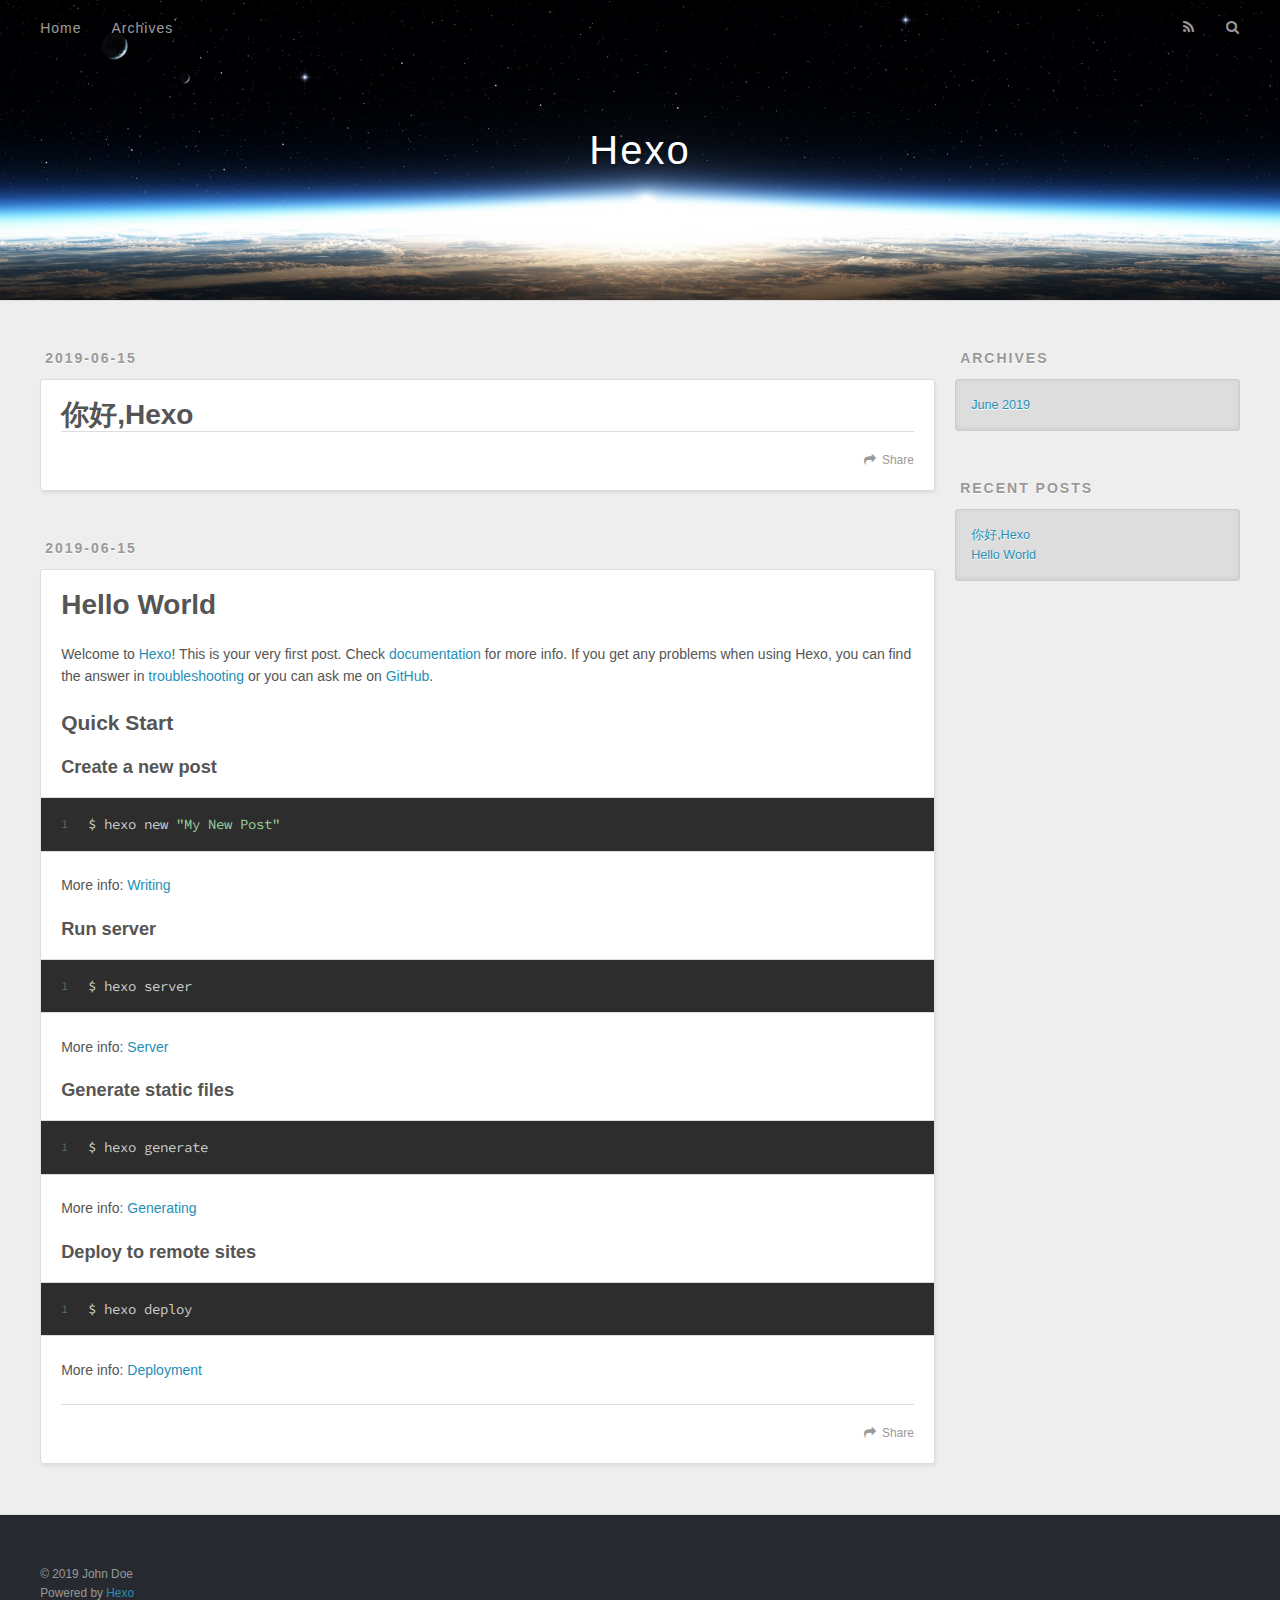
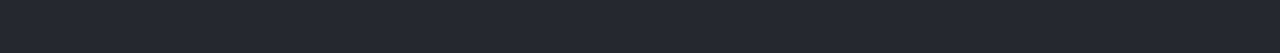
==== index.html @ 70842122 "Site updated: 2019-06-15 15:41:30" ====
<!DOCTYPE html>
<html>
<head><meta name="generator" content="Hexo 3.8.0">
  <meta charset="utf-8">
  

  
  <title>Hexo</title>
  <meta name="viewport" content="width=device-width, initial-scale=1, maximum-scale=1">
  <meta property="og:type" content="website">
<meta property="og:title" content="Hexo">
<meta property="og:url" content="http://yoursite.com/index.html">
<meta property="og:site_name" content="Hexo">
<meta property="og:locale" content="default">
<meta name="twitter:card" content="summary">
<meta name="twitter:title" content="Hexo">
  
    <link rel="alternate" href="/atom.xml" title="Hexo" type="application/atom+xml">
  
  
    <link rel="icon" href="/favicon.png">
  
  
    <link href="//fonts.googleapis.com/css?family=Source+Code+Pro" rel="stylesheet" type="text/css">
  
  <link rel="stylesheet" href="/css/style.css">
</head>
</html>
<body>
  <div id="container">
    <div id="wrap">
      <header id="header">
  <div id="banner"></div>
  <div id="header-outer" class="outer">
    <div id="header-title" class="inner">
      <h1 id="logo-wrap">
        <a href="/" id="logo">Hexo</a>
      </h1>
      
    </div>
    <div id="header-inner" class="inner">
      <nav id="main-nav">
        <a id="main-nav-toggle" class="nav-icon"></a>
        
          <a class="main-nav-link" href="/">Home</a>
        
          <a class="main-nav-link" href="/archives">Archives</a>
        
      </nav>
      <nav id="sub-nav">
        
          <a id="nav-rss-link" class="nav-icon" href="/atom.xml" title="RSS Feed"></a>
        
        <a id="nav-search-btn" class="nav-icon" title="Search"></a>
      </nav>
      <div id="search-form-wrap">
        <form action="//google.com/search" method="get" accept-charset="UTF-8" class="search-form"><input type="search" name="q" class="search-form-input" placeholder="Search"><button type="submit" class="search-form-submit">&#xF002;</button><input type="hidden" name="sitesearch" value="http://yoursite.com"></form>
      </div>
    </div>
  </div>
</header>
      <div class="outer">
        <section id="main">
  
    <article id="post-你好-Hexo" class="article article-type-post" itemscope itemprop="blogPost">
  <div class="article-meta">
    <a href="/2019/06/15/你好-Hexo/" class="article-date">
  <time datetime="2019-06-15T07:39:42.000Z" itemprop="datePublished">2019-06-15</time>
</a>
    
  </div>
  <div class="article-inner">
    
    
      <header class="article-header">
        
  
    <h1 itemprop="name">
      <a class="article-title" href="/2019/06/15/你好-Hexo/">你好,Hexo</a>
    </h1>
  

      </header>
    
    <div class="article-entry" itemprop="articleBody">
      
        
      
    </div>
    <footer class="article-footer">
      <a data-url="http://yoursite.com/2019/06/15/你好-Hexo/" data-id="cjwx7pmd30001q8u32vui2ka6" class="article-share-link">Share</a>
      
      
    </footer>
  </div>
  
</article>


  
    <article id="post-hello-world" class="article article-type-post" itemscope itemprop="blogPost">
  <div class="article-meta">
    <a href="/2019/06/15/hello-world/" class="article-date">
  <time datetime="2019-06-15T07:12:24.360Z" itemprop="datePublished">2019-06-15</time>
</a>
    
  </div>
  <div class="article-inner">
    
    
      <header class="article-header">
        
  
    <h1 itemprop="name">
      <a class="article-title" href="/2019/06/15/hello-world/">Hello World</a>
    </h1>
  

      </header>
    
    <div class="article-entry" itemprop="articleBody">
      
        <p>Welcome to <a href="https://hexo.io/" target="_blank" rel="noopener">Hexo</a>! This is your very first post. Check <a href="https://hexo.io/docs/" target="_blank" rel="noopener">documentation</a> for more info. If you get any problems when using Hexo, you can find the answer in <a href="https://hexo.io/docs/troubleshooting.html" target="_blank" rel="noopener">troubleshooting</a> or you can ask me on <a href="https://github.com/hexojs/hexo/issues" target="_blank" rel="noopener">GitHub</a>.</p>
<h2 id="Quick-Start"><a href="#Quick-Start" class="headerlink" title="Quick Start"></a>Quick Start</h2><h3 id="Create-a-new-post"><a href="#Create-a-new-post" class="headerlink" title="Create a new post"></a>Create a new post</h3><figure class="highlight bash"><table><tr><td class="gutter"><pre><span class="line">1</span><br></pre></td><td class="code"><pre><span class="line">$ hexo new <span class="string">"My New Post"</span></span><br></pre></td></tr></table></figure>

<p>More info: <a href="https://hexo.io/docs/writing.html" target="_blank" rel="noopener">Writing</a></p>
<h3 id="Run-server"><a href="#Run-server" class="headerlink" title="Run server"></a>Run server</h3><figure class="highlight bash"><table><tr><td class="gutter"><pre><span class="line">1</span><br></pre></td><td class="code"><pre><span class="line">$ hexo server</span><br></pre></td></tr></table></figure>

<p>More info: <a href="https://hexo.io/docs/server.html" target="_blank" rel="noopener">Server</a></p>
<h3 id="Generate-static-files"><a href="#Generate-static-files" class="headerlink" title="Generate static files"></a>Generate static files</h3><figure class="highlight bash"><table><tr><td class="gutter"><pre><span class="line">1</span><br></pre></td><td class="code"><pre><span class="line">$ hexo generate</span><br></pre></td></tr></table></figure>

<p>More info: <a href="https://hexo.io/docs/generating.html" target="_blank" rel="noopener">Generating</a></p>
<h3 id="Deploy-to-remote-sites"><a href="#Deploy-to-remote-sites" class="headerlink" title="Deploy to remote sites"></a>Deploy to remote sites</h3><figure class="highlight bash"><table><tr><td class="gutter"><pre><span class="line">1</span><br></pre></td><td class="code"><pre><span class="line">$ hexo deploy</span><br></pre></td></tr></table></figure>

<p>More info: <a href="https://hexo.io/docs/deployment.html" target="_blank" rel="noopener">Deployment</a></p>

      
    </div>
    <footer class="article-footer">
      <a data-url="http://yoursite.com/2019/06/15/hello-world/" data-id="cjwx7pmcg0000q8u3fuz42w1l" class="article-share-link">Share</a>
      
      
    </footer>
  </div>
  
</article>


  


</section>
        
          <aside id="sidebar">
  
    

  
    

  
    
  
    
  <div class="widget-wrap">
    <h3 class="widget-title">Archives</h3>
    <div class="widget">
      <ul class="archive-list"><li class="archive-list-item"><a class="archive-list-link" href="/archives/2019/06/">June 2019</a></li></ul>
    </div>
  </div>


  
    
  <div class="widget-wrap">
    <h3 class="widget-title">Recent Posts</h3>
    <div class="widget">
      <ul>
        
          <li>
            <a href="/2019/06/15/你好-Hexo/">你好,Hexo</a>
          </li>
        
          <li>
            <a href="/2019/06/15/hello-world/">Hello World</a>
          </li>
        
      </ul>
    </div>
  </div>

  
</aside>
        
      </div>
      <footer id="footer">
  
  <div class="outer">
    <div id="footer-info" class="inner">
      &copy; 2019 John Doe<br>
      Powered by <a href="http://hexo.io/" target="_blank">Hexo</a>
    </div>
  </div>
</footer>
    </div>
    <nav id="mobile-nav">
  
    <a href="/" class="mobile-nav-link">Home</a>
  
    <a href="/archives" class="mobile-nav-link">Archives</a>
  
</nav>
    

<script src="//ajax.googleapis.com/ajax/libs/jquery/2.0.3/jquery.min.js"></script>


  <link rel="stylesheet" href="/fancybox/jquery.fancybox.css">
  <script src="/fancybox/jquery.fancybox.pack.js"></script>


<script src="/js/script.js"></script>



  </div>
</body>
</html>
---- css/style.css ----
body {
  width: 100%;
}
body:before,
body:after {
  content: "";
  display: table;
}
body:after {
  clear: both;
}
html,
body,
div,
span,
applet,
object,
iframe,
h1,
h2,
h3,
h4,
h5,
h6,
p,
blockquote,
pre,
a,
abbr,
acronym,
address,
big,
cite,
code,
del,
dfn,
em,
img,
ins,
kbd,
q,
s,
samp,
small,
strike,
strong,
sub,
sup,
tt,
var,
dl,
dt,
dd,
ol,
ul,
li,
fieldset,
form,
label,
legend,
table,
caption,
tbody,
tfoot,
thead,
tr,
th,
td {
  margin: 0;
  padding: 0;
  border: 0;
  outline: 0;
  font-weight: inherit;
  font-style: inherit;
  font-family: inherit;
  font-size: 100%;
  vertical-align: baseline;
}
body {
  line-height: 1;
  color: #000;
  background: #fff;
}
ol,
ul {
  list-style: none;
}
table {
  border-collapse: separate;
  border-spacing: 0;
  vertical-align: middle;
}
caption,
th,
td {
  text-align: left;
  font-weight: normal;
  vertical-align: middle;
}
a img {
  border: none;
}
input,
button {
  margin: 0;
  padding: 0;
}
input::-moz-focus-inner,
button::-moz-focus-inner {
  border: 0;
  padding: 0;
}
@font-face {
  font-family: FontAwesome;
  font-style: normal;
  font-weight: normal;
  src: url("fonts/fontawesome-webfont.eot?v=#4.0.3");
  src: url("fonts/fontawesome-webfont.eot?#iefix&v=#4.0.3") format("embedded-opentype"), url("fonts/fontawesome-webfont.woff?v=#4.0.3") format("woff"), url("fonts/fontawesome-webfont.ttf?v=#4.0.3") format("truetype"), url("fonts/fontawesome-webfont.svg#fontawesomeregular?v=#4.0.3") format("svg");
}
html,
body,
#container {
  height: 100%;
}
body {
  background: #eee;
  font: 14px -apple-system, BlinkMacSystemFont, "Segoe UI", "Roboto", "Oxygen", "Ubuntu", "Cantarell", "Fira Sans", "Droid Sans", "Helvetica Neue", sans-serif;
  -webkit-text-size-adjust: 100%;
}
.outer {
  max-width: 1220px;
  margin: 0 auto;
  padding: 0 20px;
}
.outer:before,
.outer:after {
  content: "";
  display: table;
}
.outer:after {
  clear: both;
}
.inner {
  display: inline;
  float: left;
  width: 98.33333333333333%;
  margin: 0 0.833333333333333%;
}
.left,
.alignleft {
  float: left;
}
.right,
.alignright {
  float: right;
}
.clear {
  clear: both;
}
#container {
  position: relative;
}
.mobile-nav-on {
  overflow: hidden;
}
#wrap {
  height: 100%;
  width: 100%;
  position: absolute;
  top: 0;
  left: 0;
  -webkit-transition: 0.2s ease-out;
  -moz-transition: 0.2s ease-out;
  -ms-transition: 0.2s ease-out;
  transition: 0.2s ease-out;
  z-index: 1;
  background: #eee;
}
.mobile-nav-on #wrap {
  left: 280px;
}
@media screen and (min-width: 768px) {
  #main {
    display: inline;
    float: left;
    width: 73.33333333333333%;
    margin: 0 0.833333333333333%;
  }
}
.article-date,
.article-category-link,
.archive-year,
.widget-title {
  text-decoration: none;
  text-transform: uppercase;
  letter-spacing: 2px;
  color: #999;
  margin-bottom: 1em;
  margin-left: 5px;
  line-height: 1em;
  text-shadow: 0 1px #fff;
  font-weight: bold;
}
.article-inner,
.archive-article-inner {
  background: #fff;
  -webkit-box-shadow: 1px 2px 3px #ddd;
  box-shadow: 1px 2px 3px #ddd;
  border: 1px solid #ddd;
  border-radius: 3px;
}
.article-entry h1,
.widget h1 {
  font-size: 2em;
}
.article-entry h2,
.widget h2 {
  font-size: 1.5em;
}
.article-entry h3,
.widget h3 {
  font-size: 1.3em;
}
.article-entry h4,
.widget h4 {
  font-size: 1.2em;
}
.article-entry h5,
.widget h5 {
  font-size: 1em;
}
.article-entry h6,
.widget h6 {
  font-size: 1em;
  color: #999;
}
.article-entry hr,
.widget hr {
  border: 1px dashed #ddd;
}
.article-entry strong,
.widget strong {
  font-weight: bold;
}
.article-entry em,
.widget em,
.article-entry cite,
.widget cite {
  font-style: italic;
}
.article-entry sup,
.widget sup,
.article-entry sub,
.widget sub {
  font-size: 0.75em;
  line-height: 0;
  position: relative;
  vertical-align: baseline;
}
.article-entry sup,
.widget sup {
  top: -0.5em;
}
.article-entry sub,
.widget sub {
  bottom: -0.2em;
}
.article-entry small,
.widget small {
  font-size: 0.85em;
}
.article-entry acronym,
.widget acronym,
.article-entry abbr,
.widget abbr {
  border-bottom: 1px dotted;
}
.article-entry ul,
.widget ul,
.article-entry ol,
.widget ol,
.article-entry dl,
.widget dl {
  margin: 0 20px;
  line-height: 1.6em;
}
.article-entry ul ul,
.widget ul ul,
.article-entry ol ul,
.widget ol ul,
.article-entry ul ol,
.widget ul ol,
.article-entry ol ol,
.widget ol ol {
  margin-top: 0;
  margin-bottom: 0;
}
.article-entry ul,
.widget ul {
  list-style: disc;
}
.article-entry ol,
.widget ol {
  list-style: decimal;
}
.article-entry dt,
.widget dt {
  font-weight: bold;
}
#header {
  height: 300px;
  position: relative;
  border-bottom: 1px solid #ddd;
}
#header:before,
#header:after {
  content: "";
  position: absolute;
  left: 0;
  right: 0;
  height: 40px;
}
#header:before {
  top: 0;
  background: -webkit-linear-gradient(rgba(0,0,0,0.2), transparent);
  background: -moz-linear-gradient(rgba(0,0,0,0.2), transparent);
  background: -ms-linear-gradient(rgba(0,0,0,0.2), transparent);
  background: linear-gradient(rgba(0,0,0,0.2), transparent);
}
#header:after {
  bottom: 0;
  background: -webkit-linear-gradient(transparent, rgba(0,0,0,0.2));
  background: -moz-linear-gradient(transparent, rgba(0,0,0,0.2));
  background: -ms-linear-gradient(transparent, rgba(0,0,0,0.2));
  background: linear-gradient(transparent, rgba(0,0,0,0.2));
}
#header-outer {
  height: 100%;
  position: relative;
}
#header-inner {
  position: relative;
  overflow: hidden;
}
#banner {
  position: absolute;
  top: 0;
  left: 0;
  width: 100%;
  height: 100%;
  background: url("images/banner.jpg") center #000;
  -webkit-background-size: cover;
  -moz-background-size: cover;
  background-size: cover;
  z-index: -1;
}
#header-title {
  text-align: center;
  height: 40px;
  position: absolute;
  top: 50%;
  left: 0;
  margin-top: -20px;
}
#logo,
#subtitle {
  text-decoration: none;
  color: #fff;
  font-weight: 300;
  text-shadow: 0 1px 4px rgba(0,0,0,0.3);
}
#logo {
  font-size: 40px;
  line-height: 40px;
  letter-spacing: 2px;
}
#subtitle {
  font-size: 16px;
  line-height: 16px;
  letter-spacing: 1px;
}
#subtitle-wrap {
  margin-top: 16px;
}
#main-nav {
  float: left;
  margin-left: -15px;
}
.nav-icon,
.main-nav-link {
  float: left;
  color: #fff;
  opacity: 0.6;
  text-decoration: none;
  text-shadow: 0 1px rgba(0,0,0,0.2);
  -webkit-transition: opacity 0.2s;
  -moz-transition: opacity 0.2s;
  -ms-transition: opacity 0.2s;
  transition: opacity 0.2s;
  display: block;
  padding: 20px 15px;
}
.nav-icon:hover,
.main-nav-link:hover {
  opacity: 1;
}
.nav-icon {
  font-family: FontAwesome;
  text-align: center;
  font-size: 14px;
  width: 14px;
  height: 14px;
  padding: 20px 15px;
  position: relative;
  cursor: pointer;
}
.main-nav-link {
  font-weight: 300;
  letter-spacing: 1px;
}
@media screen and (max-width: 479px) {
  .main-nav-link {
    display: none;
  }
}
#main-nav-toggle {
  display: none;
}
#main-nav-toggle:before {
  content: "\f0c9";
}
@media screen and (max-width: 479px) {
  #main-nav-toggle {
    display: block;
  }
}
#sub-nav {
  float: right;
  margin-right: -15px;
}
#nav-rss-link:before {
  content: "\f09e";
}
#nav-search-btn:before {
  content: "\f002";
}
#search-form-wrap {
  position: absolute;
  top: 15px;
  width: 150px;
  height: 30px;
  right: -150px;
  opacity: 0;
  -webkit-transition: 0.2s ease-out;
  -moz-transition: 0.2s ease-out;
  -ms-transition: 0.2s ease-out;
  transition: 0.2s ease-out;
}
#search-form-wrap.on {
  opacity: 1;
  right: 0;
}
@media screen and (max-width: 479px) {
  #search-form-wrap {
    width: 100%;
    right: -100%;
  }
}
.search-form {
  position: absolute;
  top: 0;
  left: 0;
  right: 0;
  background: #fff;
  padding: 5px 15px;
  border-radius: 15px;
  -webkit-box-shadow: 0 0 10px rgba(0,0,0,0.3);
  box-shadow: 0 0 10px rgba(0,0,0,0.3);
}
.search-form-input {
  border: none;
  background: none;
  color: #555;
  width: 100%;
  font: 13px -apple-system, BlinkMacSystemFont, "Segoe UI", "Roboto", "Oxygen", "Ubuntu", "Cantarell", "Fira Sans", "Droid Sans", "Helvetica Neue", sans-serif;
  outline: none;
}
.search-form-input::-webkit-search-results-decoration,
.search-form-input::-webkit-search-cancel-button {
  -webkit-appearance: none;
}
.search-form-submit {
  position: absolute;
  top: 50%;
  right: 10px;
  margin-top: -7px;
  font: 13px FontAwesome;
  border: none;
  background: none;
  color: #bbb;
  cursor: pointer;
}
.search-form-submit:hover,
.search-form-submit:focus {
  color: #777;
}
.article {
  margin: 50px 0;
}
.article-inner {
  overflow: hidden;
}
.article-meta:before,
.article-meta:after {
  content: "";
  display: table;
}
.article-meta:after {
  clear: both;
}
.article-date {
  float: left;
}
.article-category {
  float: left;
  line-height: 1em;
  color: #ccc;
  text-shadow: 0 1px #fff;
  margin-left: 8px;
}
.article-category:before {
  content: "\2022";
}
.article-category-link {
  margin: 0 12px 1em;
}
.article-header {
  padding: 20px 20px 0;
}
.article-title {
  text-decoration: none;
  font-size: 2em;
  font-weight: bold;
  color: #555;
  line-height: 1.1em;
  -webkit-transition: color 0.2s;
  -moz-transition: color 0.2s;
  -ms-transition: color 0.2s;
  transition: color 0.2s;
}
a.article-title:hover {
  color: #258fb8;
}
.article-entry {
  color: #555;
  padding: 0 20px;
}
.article-entry:before,
.article-entry:after {
  content: "";
  display: table;
}
.article-entry:after {
  clear: both;
}
.article-entry p,
.article-entry table {
  line-height: 1.6em;
  margin: 1.6em 0;
}
.article-entry h1,
.article-entry h2,
.article-entry h3,
.article-entry h4,
.article-entry h5,
.article-entry h6 {
  font-weight: bold;
}
.article-entry h1,
.article-entry h2,
.article-entry h3,
.article-entry h4,
.article-entry h5,
.article-entry h6 {
  line-height: 1.1em;
  margin: 1.1em 0;
}
.article-entry a {
  color: #258fb8;
  text-decoration: none;
}
.article-entry a:hover {
  text-decoration: underline;
}
.article-entry ul,
.article-entry ol,
.article-entry dl {
  margin-top: 1.6em;
  margin-bottom: 1.6em;
}
.article-entry img,
.article-entry video {
  max-width: 100%;
  height: auto;
  display: block;
  margin: auto;
}
.article-entry iframe {
  border: none;
}
.article-entry table {
  width: 100%;
  border-collapse: collapse;
  border-spacing: 0;
}
.article-entry th {
  font-weight: bold;
  border-bottom: 3px solid #ddd;
  padding-bottom: 0.5em;
}
.article-entry td {
  border-bottom: 1px solid #ddd;
  padding: 10px 0;
}
.article-entry blockquote {
  font-family: Georgia, "Times New Roman", serif;
  font-size: 1.4em;
  margin: 1.6em 20px;
  text-align: center;
}
.article-entry blockquote footer {
  font-size: 14px;
  margin: 1.6em 0;
  font-family: -apple-system, BlinkMacSystemFont, "Segoe UI", "Roboto", "Oxygen", "Ubuntu", "Cantarell", "Fira Sans", "Droid Sans", "Helvetica Neue", sans-serif;
}
.article-entry blockquote footer cite:before {
  content: "—";
  padding: 0 0.5em;
}
.article-entry .pullquote {
  text-align: left;
  width: 45%;
  margin: 0;
}
.article-entry .pullquote.left {
  margin-left: 0.5em;
  margin-right: 1em;
}
.article-entry .pullquote.right {
  margin-right: 0.5em;
  margin-left: 1em;
}
.article-entry .caption {
  color: #999;
  display: block;
  font-size: 0.9em;
  margin-top: 0.5em;
  position: relative;
  text-align: center;
}
.article-entry .video-container {
  position: relative;
  padding-top: 56.25%;
  height: 0;
  overflow: hidden;
}
.article-entry .video-container iframe,
.article-entry .video-container object,
.article-entry .video-container embed {
  position: absolute;
  top: 0;
  left: 0;
  width: 100%;
  height: 100%;
  margin-top: 0;
}
.article-more-link a {
  display: inline-block;
  line-height: 1em;
  padding: 6px 15px;
  border-radius: 15px;
  background: #eee;
  color: #999;
  text-shadow: 0 1px #fff;
  text-decoration: none;
}
.article-more-link a:hover {
  background: #258fb8;
  color: #fff;
  text-decoration: none;
  text-shadow: 0 1px #1e7293;
}
.article-footer {
  font-size: 0.85em;
  line-height: 1.6em;
  border-top: 1px solid #ddd;
  padding-top: 1.6em;
  margin: 0 20px 20px;
}
.article-footer:before,
.article-footer:after {
  content: "";
  display: table;
}
.article-footer:after {
  clear: both;
}
.article-footer a {
  color: #999;
  text-decoration: none;
}
.article-footer a:hover {
  color: #555;
}
.article-tag-list-item {
  float: left;
  margin-right: 10px;
}
.article-tag-list-link:before {
  content: "#";
}
.article-comment-link {
  float: right;
}
.article-comment-link:before {
  content: "\f075";
  font-family: FontAwesome;
  padding-right: 8px;
}
.article-share-link {
  cursor: pointer;
  float: right;
  margin-left: 20px;
}
.article-share-link:before {
  content: "\f064";
  font-family: FontAwesome;
  padding-right: 6px;
}
#article-nav {
  position: relative;
}
#article-nav:before,
#article-nav:after {
  content: "";
  display: table;
}
#article-nav:after {
  clear: both;
}
@media screen and (min-width: 768px) {
  #article-nav {
    margin: 50px 0;
  }
  #article-nav:before {
    width: 8px;
    height: 8px;
    position: absolute;
    top: 50%;
    left: 50%;
    margin-top: -4px;
    margin-left: -4px;
    content: "";
    border-radius: 50%;
    background: #ddd;
    -webkit-box-shadow: 0 1px 2px #fff;
    box-shadow: 0 1px 2px #fff;
  }
}
.article-nav-link-wrap {
  text-decoration: none;
  text-shadow: 0 1px #fff;
  color: #999;
  -webkit-box-sizing: border-box;
  -moz-box-sizing: border-box;
  box-sizing: border-box;
  margin-top: 50px;
  text-align: center;
  display: block;
}
.article-nav-link-wrap:hover {
  color: #555;
}
@media screen and (min-width: 768px) {
  .article-nav-link-wrap {
    width: 50%;
    margin-top: 0;
  }
}
@media screen and (min-width: 768px) {
  #article-nav-newer {
    float: left;
    text-align: right;
    padding-right: 20px;
  }
}
@media screen and (min-width: 768px) {
  #article-nav-older {
    float: right;
    text-align: left;
    padding-left: 20px;
  }
}
.article-nav-caption {
  text-transform: uppercase;
  letter-spacing: 2px;
  color: #ddd;
  line-height: 1em;
  font-weight: bold;
}
#article-nav-newer .article-nav-caption {
  margin-right: -2px;
}
.article-nav-title {
  font-size: 0.85em;
  line-height: 1.6em;
  margin-top: 0.5em;
}
.article-share-box {
  position: absolute;
  display: none;
  background: #fff;
  -webkit-box-shadow: 1px 2px 10px rgba(0,0,0,0.2);
  box-shadow: 1px 2px 10px rgba(0,0,0,0.2);
  border-radius: 3px;
  margin-left: -145px;
  overflow: hidden;
  z-index: 1;
}
.article-share-box.on {
  display: block;
}
.article-share-input {
  width: 100%;
  background: none;
  -webkit-box-sizing: border-box;
  -moz-box-sizing: border-box;
  box-sizing: border-box;
  font: 14px -apple-system, BlinkMacSystemFont, "Segoe UI", "Roboto", "Oxygen", "Ubuntu", "Cantarell", "Fira Sans", "Droid Sans", "Helvetica Neue", sans-serif;
  padding: 0 15px;
  color: #555;
  outline: none;
  border: 1px solid #ddd;
  border-radius: 3px 3px 0 0;
  height: 36px;
  line-height: 36px;
}
.article-share-links {
  background: #eee;
}
.article-share-links:before,
.article-share-links:after {
  content: "";
  display: table;
}
.article-share-links:after {
  clear: both;
}
.article-share-twitter,
.article-share-facebook,
.article-share-pinterest,
.article-share-google {
  width: 50px;
  height: 36px;
  display: block;
  float: left;
  position: relative;
  color: #999;
  text-shadow: 0 1px #fff;
}
.article-share-twitter:before,
.article-share-facebook:before,
.article-share-pinterest:before,
.article-share-google:before {
  font-size: 20px;
  font-family: FontAwesome;
  width: 20px;
  height: 20px;
  position: absolute;
  top: 50%;
  left: 50%;
  margin-top: -10px;
  margin-left: -10px;
  text-align: center;
}
.article-share-twitter:hover,
.article-share-facebook:hover,
.article-share-pinterest:hover,
.article-share-google:hover {
  color: #fff;
}
.article-share-twitter:before {
  content: "\f099";
}
.article-share-twitter:hover {
  background: #00aced;
  text-shadow: 0 1px #008abe;
}
.article-share-facebook:before {
  content: "\f09a";
}
.article-share-facebook:hover {
  background: #3b5998;
  text-shadow: 0 1px #2f477a;
}
.article-share-pinterest:before {
  content: "\f0d2";
}
.article-share-pinterest:hover {
  background: #cb2027;
  text-shadow: 0 1px #a21a1f;
}
.article-share-google:before {
  content: "\f0d5";
}
.article-share-google:hover {
  background: #dd4b39;
  text-shadow: 0 1px #be3221;
}
.article-gallery {
  background: #000;
  position: relative;
}
.article-gallery-photos {
  position: relative;
  overflow: hidden;
}
.article-gallery-img {
  display: none;
  max-width: 100%;
}
.article-gallery-img:first-child {
  display: block;
}
.article-gallery-img.loaded {
  position: absolute;
  display: block;
}
.article-gallery-img img {
  display: block;
  max-width: 100%;
  margin: 0 auto;
}
#comments {
  background: #fff;
  -webkit-box-shadow: 1px 2px 3px #ddd;
  box-shadow: 1px 2px 3px #ddd;
  padding: 20px;
  border: 1px solid #ddd;
  border-radius: 3px;
  margin: 50px 0;
}
#comments a {
  color: #258fb8;
}
.archives-wrap {
  margin: 50px 0;
}
.archives:before,
.archives:after {
  content: "";
  display: table;
}
.archives:after {
  clear: both;
}
.archive-year-wrap {
  margin-bottom: 1em;
}
.archives {
  -webkit-column-gap: 10px;
  -moz-column-gap: 10px;
  column-gap: 10px;
}
@media screen and (min-width: 480px) and (max-width: 767px) {
  .archives {
    -webkit-column-count: 2;
    -moz-column-count: 2;
    column-count: 2;
  }
}
@media screen and (min-width: 768px) {
  .archives {
    -webkit-column-count: 3;
    -moz-column-count: 3;
    column-count: 3;
  }
}
.archive-article {
  -webkit-column-break-inside: avoid;
  page-break-inside: avoid;
  overflow: hidden;
  break-inside: avoid-column;
}
.archive-article-inner {
  padding: 10px;
  margin-bottom: 15px;
}
.archive-article-title {
  text-decoration: none;
  font-weight: bold;
  color: #555;
  -webkit-transition: color 0.2s;
  -moz-transition: color 0.2s;
  -ms-transition: color 0.2s;
  transition: color 0.2s;
  line-height: 1.6em;
}
.archive-article-title:hover {
  color: #258fb8;
}
.archive-article-footer {
  margin-top: 1em;
}
.archive-article-date {
  color: #999;
  text-decoration: none;
  font-size: 0.85em;
  line-height: 1em;
  margin-bottom: 0.5em;
  display: block;
}
#page-nav {
  margin: 50px auto;
  background: #fff;
  -webkit-box-shadow: 1px 2px 3px #ddd;
  box-shadow: 1px 2px 3px #ddd;
  border: 1px solid #ddd;
  border-radius: 3px;
  text-align: center;
  color: #999;
  overflow: hidden;
}
#page-nav:before,
#page-nav:after {
  content: "";
  display: table;
}
#page-nav:after {
  clear: both;
}
#page-nav a,
#page-nav span {
  padding: 10px 20px;
  line-height: 1;
  height: 2ex;
}
#page-nav a {
  color: #999;
  text-decoration: none;
}
#page-nav a:hover {
  background: #999;
  color: #fff;
}
#page-nav .prev {
  float: left;
}
#page-nav .next {
  float: right;
}
#page-nav .page-number {
  display: inline-block;
}
@media screen and (max-width: 479px) {
  #page-nav .page-number {
    display: none;
  }
}
#page-nav .current {
  color: #555;
  font-weight: bold;
}
#page-nav .space {
  color: #ddd;
}
#footer {
  background: #262a30;
  padding: 50px 0;
  border-top: 1px solid #ddd;
  color: #999;
}
#footer a {
  color: #258fb8;
  text-decoration: none;
}
#footer a:hover {
  text-decoration: underline;
}
#footer-info {
  line-height: 1.6em;
  font-size: 0.85em;
}
.article-entry pre,
.article-entry .highlight {
  background: #2d2d2d;
  margin: 0 -20px;
  padding: 15px 20px;
  border-style: solid;
  border-color: #ddd;
  border-width: 1px 0;
  overflow: auto;
  color: #ccc;
  line-height: 22.400000000000002px;
}
.article-entry .highlight .gutter pre,
.article-entry .gist .gist-file .gist-data .line-numbers {
  color: #666;
  font-size: 0.85em;
}
.article-entry pre,
.article-entry code {
  font-family: "Source Code Pro", Consolas, Monaco, Menlo, Consolas, monospace;
}
.article-entry code {
  background: #eee;
  text-shadow: 0 1px #fff;
  padding: 0 0.3em;
}
.article-entry pre code {
  background: none;
  text-shadow: none;
  padding: 0;
}
.article-entry .highlight pre {
  border: none;
  margin: 0;
  padding: 0;
}
.article-entry .highlight table {
  margin: 0;
  width: auto;
}
.article-entry .highlight td {
  border: none;
  padding: 0;
}
.article-entry .highlight figcaption {
  font-size: 0.85em;
  color: #999;
  line-height: 1em;
  margin-bottom: 1em;
}
.article-entry .highlight figcaption:before,
.article-entry .highlight figcaption:after {
  content: "";
  display: table;
}
.article-entry .highlight figcaption:after {
  clear: both;
}
.article-entry .highlight figcaption a {
  float: right;
}
.article-entry .highlight .gutter pre {
  text-align: right;
  padding-right: 20px;
}
.article-entry .highlight .line {
  height: 22.400000000000002px;
}
.article-entry .highlight .line.marked {
  background: #515151;
}
.article-entry .gist {
  margin: 0 -20px;
  border-style: solid;
  border-color: #ddd;
  border-width: 1px 0;
  background: #2d2d2d;
  padding: 15px 20px 15px 0;
}
.article-entry .gist .gist-file {
  border: none;
  font-family: "Source Code Pro", Consolas, Monaco, Menlo, Consolas, monospace;
  margin: 0;
}
.article-entry .gist .gist-file .gist-data {
  background: none;
  border: none;
}
.article-entry .gist .gist-file .gist-data .line-numbers {
  background: none;
  border: none;
  padding: 0 20px 0 0;
}
.article-entry .gist .gist-file .gist-data .line-data {
  padding: 0 !important;
}
.article-entry .gist .gist-file .highlight {
  margin: 0;
  padding: 0;
  border: none;
}
.article-entry .gist .gist-file .gist-meta {
  background: #2d2d2d;
  color: #999;
  font: 0.85em -apple-system, BlinkMacSystemFont, "Segoe UI", "Roboto", "Oxygen", "Ubuntu", "Cantarell", "Fira Sans", "Droid Sans", "Helvetica Neue", sans-serif;
  text-shadow: 0 0;
  padding: 0;
  margin-top: 1em;
  margin-left: 20px;
}
.article-entry .gist .gist-file .gist-meta a {
  color: #258fb8;
  font-weight: normal;
}
.article-entry .gist .gist-file .gist-meta a:hover {
  text-decoration: underline;
}
pre .comment,
pre .title {
  color: #999;
}
pre .variable,
pre .attribute,
pre .tag,
pre .regexp,
pre .ruby .constant,
pre .xml .tag .title,
pre .xml .pi,
pre .xml .doctype,
pre .html .doctype,
pre .css .id,
pre .css .class,
pre .css .pseudo {
  color: #f2777a;
}
pre .number,
pre .preprocessor,
pre .built_in,
pre .literal,
pre .params,
pre .constant {
  color: #f99157;
}
pre .class,
pre .ruby .class .title,
pre .css .rules .attribute {
  color: #9c9;
}
pre .string,
pre .value,
pre .inheritance,
pre .header,
pre .ruby .symbol,
pre .xml .cdata {
  color: #9c9;
}
pre .css .hexcolor {
  color: #6cc;
}
pre .function,
pre .python .decorator,
pre .python .title,
pre .ruby .function .title,
pre .ruby .title .keyword,
pre .perl .sub,
pre .javascript .title,
pre .coffeescript .title {
  color: #69c;
}
pre .keyword,
pre .javascript .function {
  color: #c9c;
}
@media screen and (max-width: 479px) {
  #mobile-nav {
    position: absolute;
    top: 0;
    left: 0;
    width: 280px;
    height: 100%;
    background: #191919;
    border-right: 1px solid #fff;
  }
}
@media screen and (max-width: 479px) {
  .mobile-nav-link {
    display: block;
    color: #999;
    text-decoration: none;
    padding: 15px 20px;
    font-weight: bold;
  }
  .mobile-nav-link:hover {
    color: #fff;
  }
}
@media screen and (min-width: 768px) {
  #sidebar {
    display: inline;
    float: left;
    width: 23.333333333333332%;
    margin: 0 0.833333333333333%;
  }
}
.widget-wrap {
  margin: 50px 0;
}
.widget {
  color: #777;
  text-shadow: 0 1px #fff;
  background: #ddd;
  -webkit-box-shadow: 0 -1px 4px #ccc inset;
  box-shadow: 0 -1px 4px #ccc inset;
  border: 1px solid #ccc;
  padding: 15px;
  border-radius: 3px;
}
.widget a {
  color: #258fb8;
  text-decoration: none;
}
.widget a:hover {
  text-decoration: underline;
}
.widget ul ul,
.widget ol ul,
.widget dl ul,
.widget ul ol,
.widget ol ol,
.widget dl ol,
.widget ul dl,
.widget ol dl,
.widget dl dl {
  margin-left: 15px;
  list-style: disc;
}
.widget {
  line-height: 1.6em;
  word-wrap: break-word;
  font-size: 0.9em;
}
.widget ul,
.widget ol {
  list-style: none;
  margin: 0;
}
.widget ul ul,
.widget ol ul,
.widget ul ol,
.widget ol ol {
  margin: 0 20px;
}
.widget ul ul,
.widget ol ul {
  list-style: disc;
}
.widget ul ol,
.widget ol ol {
  list-style: decimal;
}
.category-list-count,
.tag-list-count,
.archive-list-count {
  padding-left: 5px;
  color: #999;
  font-size: 0.85em;
}
.category-list-count:before,
.tag-list-count:before,
.archive-list-count:before {
  content: "(";
}
.category-list-count:after,
.tag-list-count:after,
.archive-list-count:after {
  content: ")";
}
.tagcloud a {
  margin-right: 5px;
  display: inline-block;
}
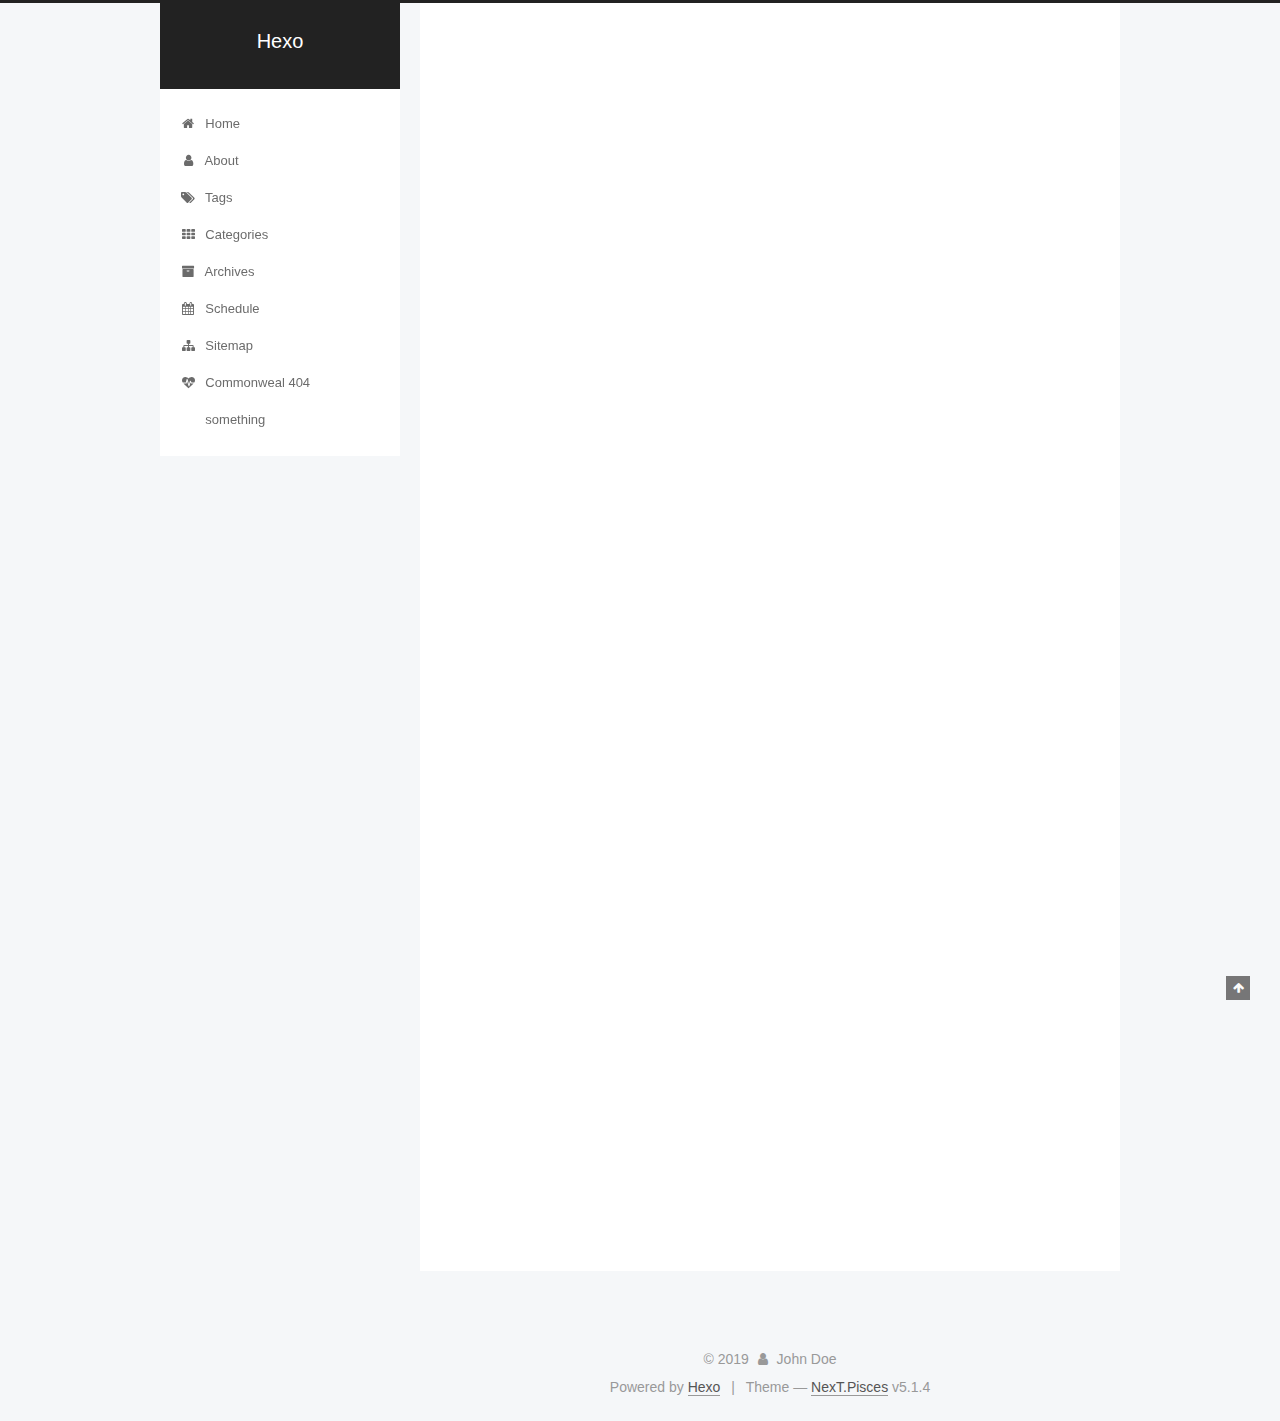
==== commit 94d7e25a: "Site updated: 2019-06-15 16:50:18" ====
--- a/index.html
+++ b/index.html
@@ -1,228 +1,825 @@
 <!DOCTYPE html>
-<html>
+
+
+
+  
+
+
+<html class="theme-next pisces use-motion" lang>
 <head><meta name="generator" content="Hexo 3.8.0">
-  <meta charset="utf-8">
-  
-
-  
-  <title>Hexo</title>
-  <meta name="viewport" content="width=device-width, initial-scale=1, maximum-scale=1">
-  <meta property="og:type" content="website">
+  <meta charset="UTF-8">
+<meta http-equiv="X-UA-Compatible" content="IE=edge">
+<meta name="viewport" content="width=device-width, initial-scale=1, maximum-scale=1">
+<meta name="theme-color" content="#222">
+
+
+
+
+
+
+
+
+
+<meta http-equiv="Cache-Control" content="no-transform">
+<meta http-equiv="Cache-Control" content="no-siteapp">
+
+
+
+
+
+
+
+
+
+
+
+
+
+
+
+
+  
+  
+  <link href="/lib/fancybox/source/jquery.fancybox.css?v=2.1.5" rel="stylesheet" type="text/css">
+
+
+
+
+
+
+
+<link href="/lib/font-awesome/css/font-awesome.min.css?v=4.6.2" rel="stylesheet" type="text/css">
+
+<link href="/css/main.css?v=5.1.4" rel="stylesheet" type="text/css">
+
+
+  <link rel="apple-touch-icon" sizes="180x180" href="/images/apple-touch-icon-next.png?v=5.1.4">
+
+
+  <link rel="icon" type="image/png" sizes="32x32" href="/images/favicon-32x32-next.png?v=5.1.4">
+
+
+  <link rel="icon" type="image/png" sizes="16x16" href="/images/favicon-16x16-next.png?v=5.1.4">
+
+
+  <link rel="mask-icon" href="/images/logo.svg?v=5.1.4" color="#222">
+
+
+
+
+
+  <meta name="keywords" content="Hexo, NexT">
+
+
+
+
+
+
+
+
+
+
+<meta property="og:type" content="website">
 <meta property="og:title" content="Hexo">
 <meta property="og:url" content="http://yoursite.com/index.html">
 <meta property="og:site_name" content="Hexo">
 <meta property="og:locale" content="default">
 <meta name="twitter:card" content="summary">
 <meta name="twitter:title" content="Hexo">
-  
-    <link rel="alternate" href="/atom.xml" title="Hexo" type="application/atom+xml">
-  
-  
-    <link rel="icon" href="/favicon.png">
-  
-  
-    <link href="//fonts.googleapis.com/css?family=Source+Code+Pro" rel="stylesheet" type="text/css">
-  
-  <link rel="stylesheet" href="/css/style.css">
+
+
+
+<script type="text/javascript" id="hexo.configurations">
+  var NexT = window.NexT || {};
+  var CONFIG = {
+    root: '/',
+    scheme: 'Pisces',
+    version: '5.1.4',
+    sidebar: {"position":"left","display":"post","offset":12,"b2t":false,"scrollpercent":false,"onmobile":false},
+    fancybox: true,
+    tabs: true,
+    motion: {"enable":true,"async":false,"transition":{"post_block":"fadeIn","post_header":"slideDownIn","post_body":"slideDownIn","coll_header":"slideLeftIn","sidebar":"slideUpIn"}},
+    duoshuo: {
+      userId: '0',
+      author: 'Author'
+    },
+    algolia: {
+      applicationID: '',
+      apiKey: '',
+      indexName: '',
+      hits: {"per_page":10},
+      labels: {"input_placeholder":"Search for Posts","hits_empty":"We didn't find any results for the search: ${query}","hits_stats":"${hits} results found in ${time} ms"}
+    }
+  };
+</script>
+
+
+
+  <link rel="canonical" href="http://yoursite.com/">
+
+
+
+
+
+  <title>Hexo</title>
+  
+
+
+
+
+
+
+
+
 </head>
-</html>
-<body>
-  <div id="container">
-    <div id="wrap">
-      <header id="header">
-  <div id="banner"></div>
-  <div id="header-outer" class="outer">
-    <div id="header-title" class="inner">
-      <h1 id="logo-wrap">
-        <a href="/" id="logo">Hexo</a>
-      </h1>
-      
+
+<body itemscope itemtype="http://schema.org/WebPage" lang="default">
+
+  
+  
+    
+  
+
+  <div class="container sidebar-position-left 
+  page-home">
+    <div class="headband"></div>
+
+    <header id="header" class="header" itemscope itemtype="http://schema.org/WPHeader">
+      <div class="header-inner"><div class="site-brand-wrapper">
+  <div class="site-meta ">
+    
+
+    <div class="custom-logo-site-title">
+      <a href="/" class="brand" rel="start">
+        <span class="logo-line-before"><i></i></span>
+        <span class="site-title">Hexo</span>
+        <span class="logo-line-after"><i></i></span>
+      </a>
     </div>
-    <div id="header-inner" class="inner">
-      <nav id="main-nav">
-        <a id="main-nav-toggle" class="nav-icon"></a>
-        
-          <a class="main-nav-link" href="/">Home</a>
-        
-          <a class="main-nav-link" href="/archives">Archives</a>
-        
-      </nav>
-      <nav id="sub-nav">
-        
-          <a id="nav-rss-link" class="nav-icon" href="/atom.xml" title="RSS Feed"></a>
-        
-        <a id="nav-search-btn" class="nav-icon" title="Search"></a>
-      </nav>
-      <div id="search-form-wrap">
-        <form action="//google.com/search" method="get" accept-charset="UTF-8" class="search-form"><input type="search" name="q" class="search-form-input" placeholder="Search"><button type="submit" class="search-form-submit">&#xF002;</button><input type="hidden" name="sitesearch" value="http://yoursite.com"></form>
-      </div>
+      
+        <p class="site-subtitle"></p>
+      
+  </div>
+
+  <div class="site-nav-toggle">
+    <button>
+      <span class="btn-bar"></span>
+      <span class="btn-bar"></span>
+      <span class="btn-bar"></span>
+    </button>
+  </div>
+</div>
+
+<nav class="site-nav">
+  
+
+  
+    <ul id="menu" class="menu">
+      
+        
+        <li class="menu-item menu-item-home">
+          <a href="/" rel="section">
+            
+              <i class="menu-item-icon fa fa-fw fa-home"></i> <br>
+            
+            Home
+          </a>
+        </li>
+      
+        
+        <li class="menu-item menu-item-about">
+          <a href="/about/" rel="section">
+            
+              <i class="menu-item-icon fa fa-fw fa-user"></i> <br>
+            
+            About
+          </a>
+        </li>
+      
+        
+        <li class="menu-item menu-item-tags">
+          <a href="/tags/" rel="section">
+            
+              <i class="menu-item-icon fa fa-fw fa-tags"></i> <br>
+            
+            Tags
+          </a>
+        </li>
+      
+        
+        <li class="menu-item menu-item-categories">
+          <a href="/categories/" rel="section">
+            
+              <i class="menu-item-icon fa fa-fw fa-th"></i> <br>
+            
+            Categories
+          </a>
+        </li>
+      
+        
+        <li class="menu-item menu-item-archives">
+          <a href="/archives/" rel="section">
+            
+              <i class="menu-item-icon fa fa-fw fa-archive"></i> <br>
+            
+            Archives
+          </a>
+        </li>
+      
+        
+        <li class="menu-item menu-item-schedule">
+          <a href="/schedule/" rel="section">
+            
+              <i class="menu-item-icon fa fa-fw fa-calendar"></i> <br>
+            
+            Schedule
+          </a>
+        </li>
+      
+        
+        <li class="menu-item menu-item-sitemap">
+          <a href="/sitemap.xml" rel="section">
+            
+              <i class="menu-item-icon fa fa-fw fa-sitemap"></i> <br>
+            
+            Sitemap
+          </a>
+        </li>
+      
+        
+        <li class="menu-item menu-item-commonweal">
+          <a href="/404/" rel="section">
+            
+              <i class="menu-item-icon fa fa-fw fa-heartbeat"></i> <br>
+            
+            Commonweal 404
+          </a>
+        </li>
+      
+        
+        <li class="menu-item menu-item-something">
+          <a href="/something" rel="section">
+            
+              <i class="menu-item-icon fa fa-fw fa-something"></i> <br>
+            
+            something
+          </a>
+        </li>
+      
+
+      
+    </ul>
+  
+
+  
+</nav>
+
+
+
+ </div>
+    </header>
+
+    <main id="main" class="main">
+      <div class="main-inner">
+        <div class="content-wrap">
+          <div id="content" class="content">
+            
+  <section id="posts" class="posts-expand">
+    
+      
+
+  
+
+  
+  
+  
+
+  <article class="post post-type-normal" itemscope itemtype="http://schema.org/Article">
+  
+  
+  
+  <div class="post-block">
+    <link itemprop="mainEntityOfPage" href="http://yoursite.com/2019/06/15/hello-Hexo/">
+
+    <span hidden itemprop="author" itemscope itemtype="http://schema.org/Person">
+      <meta itemprop="name" content="John Doe">
+      <meta itemprop="description" content>
+      <meta itemprop="image" content="/images/avatar.gif">
+    </span>
+
+    <span hidden itemprop="publisher" itemscope itemtype="http://schema.org/Organization">
+      <meta itemprop="name" content="Hexo">
+    </span>
+
+    
+      <header class="post-header">
+
+        
+        
+          <h1 class="post-title" itemprop="name headline">
+                
+                <a class="post-title-link" href="/2019/06/15/hello-Hexo/" itemprop="url">hello, Hexo</a></h1>
+        
+
+        <div class="post-meta">
+          <span class="post-time">
+            
+              <span class="post-meta-item-icon">
+                <i class="fa fa-calendar-o"></i>
+              </span>
+              
+                <span class="post-meta-item-text">Posted on</span>
+              
+              <time title="Post created" itemprop="dateCreated datePublished" datetime="2019-06-15T16:39:56+08:00">
+                2019-06-15
+              </time>
+            
+
+            
+
+            
+          </span>
+
+          
+
+          
+            
+          
+
+          
+          
+
+          
+
+          
+
+          
+
+        </div>
+      </header>
+    
+
+    
+    
+    
+    <div class="post-body" itemprop="articleBody">
+
+      
+      
+
+      
+        
+          
+            
+          
+        
+      
+    </div>
+    
+    
+    
+
+    
+
+    
+
+    
+
+    <footer class="post-footer">
+      
+
+      
+
+      
+
+      
+      
+        <div class="post-eof"></div>
+      
+    </footer>
+  </div>
+  
+  
+  
+  </article>
+
+
+    
+      
+
+  
+
+  
+  
+  
+
+  <article class="post post-type-normal" itemscope itemtype="http://schema.org/Article">
+  
+  
+  
+  <div class="post-block">
+    <link itemprop="mainEntityOfPage" href="http://yoursite.com/2019/06/15/hello-world/">
+
+    <span hidden itemprop="author" itemscope itemtype="http://schema.org/Person">
+      <meta itemprop="name" content="John Doe">
+      <meta itemprop="description" content>
+      <meta itemprop="image" content="/images/avatar.gif">
+    </span>
+
+    <span hidden itemprop="publisher" itemscope itemtype="http://schema.org/Organization">
+      <meta itemprop="name" content="Hexo">
+    </span>
+
+    
+      <header class="post-header">
+
+        
+        
+          <h1 class="post-title" itemprop="name headline">
+                
+                <a class="post-title-link" href="/2019/06/15/hello-world/" itemprop="url">Hello World</a></h1>
+        
+
+        <div class="post-meta">
+          <span class="post-time">
+            
+              <span class="post-meta-item-icon">
+                <i class="fa fa-calendar-o"></i>
+              </span>
+              
+                <span class="post-meta-item-text">Posted on</span>
+              
+              <time title="Post created" itemprop="dateCreated datePublished" datetime="2019-06-15T15:12:24+08:00">
+                2019-06-15
+              </time>
+            
+
+            
+
+            
+          </span>
+
+          
+
+          
+            
+          
+
+          
+          
+
+          
+
+          
+
+          
+
+        </div>
+      </header>
+    
+
+    
+    
+    
+    <div class="post-body" itemprop="articleBody">
+
+      
+      
+
+      
+        
+          
+            <p>Welcome to <a href="https://hexo.io/" target="_blank" rel="noopener">Hexo</a>! This is your very first post. Check <a href="https://hexo.io/docs/" target="_blank" rel="noopener">documentation</a> for more info. If you get any problems when using Hexo, you can find the answer in <a href="https://hexo.io/docs/troubleshooting.html" target="_blank" rel="noopener">troubleshooting</a> or you can ask me on <a href="https://github.com/hexojs/hexo/issues" target="_blank" rel="noopener">GitHub</a>.</p>
+<h2 id="Quick-Start"><a href="#Quick-Start" class="headerlink" title="Quick Start"></a>Quick Start</h2><h3 id="Create-a-new-post"><a href="#Create-a-new-post" class="headerlink" title="Create a new post"></a>Create a new post</h3><figure class="highlight bash"><table><tr><td class="gutter"><pre><span class="line">1</span><br></pre></td><td class="code"><pre><span class="line">$ hexo new <span class="string">"My New Post"</span></span><br></pre></td></tr></table></figure>
+
+<p>More info: <a href="https://hexo.io/docs/writing.html" target="_blank" rel="noopener">Writing</a></p>
+<h3 id="Run-server"><a href="#Run-server" class="headerlink" title="Run server"></a>Run server</h3><figure class="highlight bash"><table><tr><td class="gutter"><pre><span class="line">1</span><br></pre></td><td class="code"><pre><span class="line">$ hexo server</span><br></pre></td></tr></table></figure>
+
+<p>More info: <a href="https://hexo.io/docs/server.html" target="_blank" rel="noopener">Server</a></p>
+<h3 id="Generate-static-files"><a href="#Generate-static-files" class="headerlink" title="Generate static files"></a>Generate static files</h3><figure class="highlight bash"><table><tr><td class="gutter"><pre><span class="line">1</span><br></pre></td><td class="code"><pre><span class="line">$ hexo generate</span><br></pre></td></tr></table></figure>
+
+<p>More info: <a href="https://hexo.io/docs/generating.html" target="_blank" rel="noopener">Generating</a></p>
+<h3 id="Deploy-to-remote-sites"><a href="#Deploy-to-remote-sites" class="headerlink" title="Deploy to remote sites"></a>Deploy to remote sites</h3><figure class="highlight bash"><table><tr><td class="gutter"><pre><span class="line">1</span><br></pre></td><td class="code"><pre><span class="line">$ hexo deploy</span><br></pre></td></tr></table></figure>
+
+<p>More info: <a href="https://hexo.io/docs/deployment.html" target="_blank" rel="noopener">Deployment</a></p>
+
+          
+        
+      
+    </div>
+    
+    
+    
+
+    
+
+    
+
+    
+
+    <footer class="post-footer">
+      
+
+      
+
+      
+
+      
+      
+        <div class="post-eof"></div>
+      
+    </footer>
+  </div>
+  
+  
+  
+  </article>
+
+
+    
+  </section>
+
+  
+
+
+          </div>
+          
+
+
+          
+
+        </div>
+        
+          
+  
+  <div class="sidebar-toggle">
+    <div class="sidebar-toggle-line-wrap">
+      <span class="sidebar-toggle-line sidebar-toggle-line-first"></span>
+      <span class="sidebar-toggle-line sidebar-toggle-line-middle"></span>
+      <span class="sidebar-toggle-line sidebar-toggle-line-last"></span>
     </div>
   </div>
-</header>
-      <div class="outer">
-        <section id="main">
-  
-    <article id="post-你好-Hexo" class="article article-type-post" itemscope itemprop="blogPost">
-  <div class="article-meta">
-    <a href="/2019/06/15/你好-Hexo/" class="article-date">
-  <time datetime="2019-06-15T07:39:42.000Z" itemprop="datePublished">2019-06-15</time>
-</a>
-    
+
+  <aside id="sidebar" class="sidebar">
+    
+    <div class="sidebar-inner">
+
+      
+
+      
+
+      <section class="site-overview-wrap sidebar-panel sidebar-panel-active">
+        <div class="site-overview">
+          <div class="site-author motion-element" itemprop="author" itemscope itemtype="http://schema.org/Person">
+            
+              <p class="site-author-name" itemprop="name">John Doe</p>
+              <p class="site-description motion-element" itemprop="description"></p>
+          </div>
+
+          <nav class="site-state motion-element">
+
+            
+              <div class="site-state-item site-state-posts">
+              
+                <a href="/archives/">
+              
+                  <span class="site-state-item-count">2</span>
+                  <span class="site-state-item-name">posts</span>
+                </a>
+              </div>
+            
+
+            
+
+            
+              
+              
+              <div class="site-state-item site-state-tags">
+                <a href="/tags/index.html">
+                  <span class="site-state-item-count">3</span>
+                  <span class="site-state-item-name">tags</span>
+                </a>
+              </div>
+            
+
+          </nav>
+
+          
+
+          
+
+          
+          
+
+          
+          
+
+          
+
+        </div>
+      </section>
+
+      
+
+      
+
+    </div>
+  </aside>
+
+
+        
+      </div>
+    </main>
+
+    <footer id="footer" class="footer">
+      <div class="footer-inner">
+        <div class="copyright">&copy; <span itemprop="copyrightYear">2019</span>
+  <span class="with-love">
+    <i class="fa fa-user"></i>
+  </span>
+  <span class="author" itemprop="copyrightHolder">John Doe</span>
+
+  
+</div>
+
+
+  <div class="powered-by">Powered by <a class="theme-link" target="_blank" href="https://hexo.io">Hexo</a></div>
+
+
+
+  <span class="post-meta-divider">|</span>
+
+
+
+  <div class="theme-info">Theme &mdash; <a class="theme-link" target="_blank" href="https://github.com/iissnan/hexo-theme-next">NexT.Pisces</a> v5.1.4</div>
+
+
+
+
+        
+
+
+
+
+
+
+
+        
+      </div>
+    </footer>
+
+    
+      <div class="back-to-top">
+        <i class="fa fa-arrow-up"></i>
+        
+      </div>
+    
+
+    
+
   </div>
-  <div class="article-inner">
-    
-    
-      <header class="article-header">
-        
-  
-    <h1 itemprop="name">
-      <a class="article-title" href="/2019/06/15/你好-Hexo/">你好,Hexo</a>
-    </h1>
-  
-
-      </header>
-    
-    <div class="article-entry" itemprop="articleBody">
-      
-        
-      
-    </div>
-    <footer class="article-footer">
-      <a data-url="http://yoursite.com/2019/06/15/你好-Hexo/" data-id="cjwx7pmd30001q8u32vui2ka6" class="article-share-link">Share</a>
-      
-      
-    </footer>
-  </div>
-  
-</article>
-
-
-  
-    <article id="post-hello-world" class="article article-type-post" itemscope itemprop="blogPost">
-  <div class="article-meta">
-    <a href="/2019/06/15/hello-world/" class="article-date">
-  <time datetime="2019-06-15T07:12:24.360Z" itemprop="datePublished">2019-06-15</time>
-</a>
-    
-  </div>
-  <div class="article-inner">
-    
-    
-      <header class="article-header">
-        
-  
-    <h1 itemprop="name">
-      <a class="article-title" href="/2019/06/15/hello-world/">Hello World</a>
-    </h1>
-  
-
-      </header>
-    
-    <div class="article-entry" itemprop="articleBody">
-      
-        <p>Welcome to <a href="https://hexo.io/" target="_blank" rel="noopener">Hexo</a>! This is your very first post. Check <a href="https://hexo.io/docs/" target="_blank" rel="noopener">documentation</a> for more info. If you get any problems when using Hexo, you can find the answer in <a href="https://hexo.io/docs/troubleshooting.html" target="_blank" rel="noopener">troubleshooting</a> or you can ask me on <a href="https://github.com/hexojs/hexo/issues" target="_blank" rel="noopener">GitHub</a>.</p>
-<h2 id="Quick-Start"><a href="#Quick-Start" class="headerlink" title="Quick Start"></a>Quick Start</h2><h3 id="Create-a-new-post"><a href="#Create-a-new-post" class="headerlink" title="Create a new post"></a>Create a new post</h3><figure class="highlight bash"><table><tr><td class="gutter"><pre><span class="line">1</span><br></pre></td><td class="code"><pre><span class="line">$ hexo new <span class="string">"My New Post"</span></span><br></pre></td></tr></table></figure>
-
-<p>More info: <a href="https://hexo.io/docs/writing.html" target="_blank" rel="noopener">Writing</a></p>
-<h3 id="Run-server"><a href="#Run-server" class="headerlink" title="Run server"></a>Run server</h3><figure class="highlight bash"><table><tr><td class="gutter"><pre><span class="line">1</span><br></pre></td><td class="code"><pre><span class="line">$ hexo server</span><br></pre></td></tr></table></figure>
-
-<p>More info: <a href="https://hexo.io/docs/server.html" target="_blank" rel="noopener">Server</a></p>
-<h3 id="Generate-static-files"><a href="#Generate-static-files" class="headerlink" title="Generate static files"></a>Generate static files</h3><figure class="highlight bash"><table><tr><td class="gutter"><pre><span class="line">1</span><br></pre></td><td class="code"><pre><span class="line">$ hexo generate</span><br></pre></td></tr></table></figure>
-
-<p>More info: <a href="https://hexo.io/docs/generating.html" target="_blank" rel="noopener">Generating</a></p>
-<h3 id="Deploy-to-remote-sites"><a href="#Deploy-to-remote-sites" class="headerlink" title="Deploy to remote sites"></a>Deploy to remote sites</h3><figure class="highlight bash"><table><tr><td class="gutter"><pre><span class="line">1</span><br></pre></td><td class="code"><pre><span class="line">$ hexo deploy</span><br></pre></td></tr></table></figure>
-
-<p>More info: <a href="https://hexo.io/docs/deployment.html" target="_blank" rel="noopener">Deployment</a></p>
-
-      
-    </div>
-    <footer class="article-footer">
-      <a data-url="http://yoursite.com/2019/06/15/hello-world/" data-id="cjwx7pmcg0000q8u3fuz42w1l" class="article-share-link">Share</a>
-      
-      
-    </footer>
-  </div>
-  
-</article>
-
-
-  
-
-
-</section>
-        
-          <aside id="sidebar">
-  
-    
-
-  
-    
-
-  
-    
-  
-    
-  <div class="widget-wrap">
-    <h3 class="widget-title">Archives</h3>
-    <div class="widget">
-      <ul class="archive-list"><li class="archive-list-item"><a class="archive-list-link" href="/archives/2019/06/">June 2019</a></li></ul>
-    </div>
-  </div>
-
-
-  
-    
-  <div class="widget-wrap">
-    <h3 class="widget-title">Recent Posts</h3>
-    <div class="widget">
-      <ul>
-        
-          <li>
-            <a href="/2019/06/15/你好-Hexo/">你好,Hexo</a>
-          </li>
-        
-          <li>
-            <a href="/2019/06/15/hello-world/">Hello World</a>
-          </li>
-        
-      </ul>
-    </div>
-  </div>
-
-  
-</aside>
-        
-      </div>
-      <footer id="footer">
-  
-  <div class="outer">
-    <div id="footer-info" class="inner">
-      &copy; 2019 John Doe<br>
-      Powered by <a href="http://hexo.io/" target="_blank">Hexo</a>
-    </div>
-  </div>
-</footer>
-    </div>
-    <nav id="mobile-nav">
-  
-    <a href="/" class="mobile-nav-link">Home</a>
-  
-    <a href="/archives" class="mobile-nav-link">Archives</a>
-  
-</nav>
-    
-
-<script src="//ajax.googleapis.com/ajax/libs/jquery/2.0.3/jquery.min.js"></script>
-
-
-  <link rel="stylesheet" href="/fancybox/jquery.fancybox.css">
-  <script src="/fancybox/jquery.fancybox.pack.js"></script>
-
-
-<script src="/js/script.js"></script>
-
-
-
-  </div>
+
+  
+
+<script type="text/javascript">
+  if (Object.prototype.toString.call(window.Promise) !== '[object Function]') {
+    window.Promise = null;
+  }
+</script>
+
+
+
+
+
+
+
+
+
+  
+
+
+
+
+
+
+
+
+
+
+
+
+  
+  
+    <script type="text/javascript" src="/lib/jquery/index.js?v=2.1.3"></script>
+  
+
+  
+  
+    <script type="text/javascript" src="/lib/fastclick/lib/fastclick.min.js?v=1.0.6"></script>
+  
+
+  
+  
+    <script type="text/javascript" src="/lib/jquery_lazyload/jquery.lazyload.js?v=1.9.7"></script>
+  
+
+  
+  
+    <script type="text/javascript" src="/lib/velocity/velocity.min.js?v=1.2.1"></script>
+  
+
+  
+  
+    <script type="text/javascript" src="/lib/velocity/velocity.ui.min.js?v=1.2.1"></script>
+  
+
+  
+  
+    <script type="text/javascript" src="/lib/fancybox/source/jquery.fancybox.pack.js?v=2.1.5"></script>
+  
+
+
+  
+
+
+  <script type="text/javascript" src="/js/src/utils.js?v=5.1.4"></script>
+
+  <script type="text/javascript" src="/js/src/motion.js?v=5.1.4"></script>
+
+
+
+  
+  
+
+
+  <script type="text/javascript" src="/js/src/affix.js?v=5.1.4"></script>
+
+  <script type="text/javascript" src="/js/src/schemes/pisces.js?v=5.1.4"></script>
+
+
+
+  
+
+  
+
+
+  <script type="text/javascript" src="/js/src/bootstrap.js?v=5.1.4"></script>
+
+
+
+  
+
+
+  
+
+
+
+
+	
+
+
+
+
+
+  
+
+
+
+
+
+  
+
+
+
+
+
+
+
+
+
+
+
+
+  
+
+
+
+
+
+  
+
+  
+
+  
+
+  
+  
+
+  
+
+  
+
+  
+
 </body>
-</html>+</html>
--- a/css/main.css
+++ b/css/main.css
@@ -0,0 +1,2993 @@
+/* normalize.css v3.0.2 | MIT License | git.io/normalize */
+html {
+  font-family: sans-serif; /* 1 */
+  -ms-text-size-adjust: 100%; /* 2 */
+  -webkit-text-size-adjust: 100%; /* 2 */
+}
+body {
+  margin: 0;
+}
+article,
+aside,
+details,
+figcaption,
+figure,
+footer,
+header,
+hgroup,
+main,
+menu,
+nav,
+section,
+summary {
+  display: block;
+}
+audio,
+canvas,
+progress,
+video {
+  display: inline-block; /* 1 */
+  vertical-align: baseline; /* 2 */
+}
+audio:not([controls]) {
+  display: none;
+  height: 0;
+}
+[hidden],
+template {
+  display: none;
+}
+a {
+  background-color: transparent;
+}
+a:active,
+a:hover {
+  outline: 0;
+}
+abbr[title] {
+  border-bottom: 1px dotted;
+}
+b,
+strong {
+  font-weight: bold;
+}
+dfn {
+  font-style: italic;
+}
+h1 {
+  font-size: 2em;
+  margin: 0.67em 0;
+}
+mark {
+  background: #ff0;
+  color: #000;
+}
+small {
+  font-size: 80%;
+}
+sub,
+sup {
+  font-size: 75%;
+  line-height: 0;
+  position: relative;
+  vertical-align: baseline;
+}
+sup {
+  top: -0.5em;
+}
+sub {
+  bottom: -0.25em;
+}
+img {
+  border: 0;
+}
+svg:not(:root) {
+  overflow: hidden;
+}
+figure {
+  margin: 1em 40px;
+}
+hr {
+  -moz-box-sizing: content-box;
+  box-sizing: content-box;
+  height: 0;
+}
+pre {
+  overflow: auto;
+}
+code,
+kbd,
+pre,
+samp {
+  font-family: monospace, monospace;
+  font-size: 1em;
+}
+button,
+input,
+optgroup,
+select,
+textarea {
+  color: inherit; /* 1 */
+  font: inherit; /* 2 */
+  margin: 0; /* 3 */
+}
+button {
+  overflow: visible;
+}
+button,
+select {
+  text-transform: none;
+}
+button,
+html input[type="button"],
+input[type="reset"],
+input[type="submit"] {
+  -webkit-appearance: button; /* 2 */
+  cursor: pointer; /* 3 */
+}
+button[disabled],
+html input[disabled] {
+  cursor: default;
+}
+button::-moz-focus-inner,
+input::-moz-focus-inner {
+  border: 0;
+  padding: 0;
+}
+input {
+  line-height: normal;
+}
+input[type="checkbox"],
+input[type="radio"] {
+  box-sizing: border-box; /* 1 */
+  padding: 0; /* 2 */
+}
+input[type="number"]::-webkit-inner-spin-button,
+input[type="number"]::-webkit-outer-spin-button {
+  height: auto;
+}
+input[type="search"] {
+  -webkit-appearance: textfield; /* 1 */
+  -moz-box-sizing: content-box;
+  -webkit-box-sizing: content-box; /* 2 */
+  box-sizing: content-box;
+}
+input[type="search"]::-webkit-search-cancel-button,
+input[type="search"]::-webkit-search-decoration {
+  -webkit-appearance: none;
+}
+fieldset {
+  border: 1px solid #c0c0c0;
+  margin: 0 2px;
+  padding: 0.35em 0.625em 0.75em;
+}
+legend {
+  border: 0; /* 1 */
+  padding: 0; /* 2 */
+}
+textarea {
+  overflow: auto;
+}
+optgroup {
+  font-weight: bold;
+}
+table {
+  border-collapse: collapse;
+  border-spacing: 0;
+}
+td,
+th {
+  padding: 0;
+}
+::selection {
+  background: #262a30;
+  color: #fff;
+}
+body {
+  position: relative;
+  font-family: 'Lato', "PingFang SC", "Microsoft YaHei", sans-serif;
+  font-size: 14px;
+  line-height: 2;
+  color: #555;
+  background: #f5f7f9;
+}
+@media (max-width: 767px) {
+  body {
+    padding-right: 0 !important;
+  }
+}
+@media (min-width: 768px) and (max-width: 991px) {
+  body {
+    padding-right: 0 !important;
+  }
+}
+@media (min-width: 1600px) {
+  body {
+    font-size: 16px;
+  }
+}
+h1,
+h2,
+h3,
+h4,
+h5,
+h6 {
+  margin: 0;
+  padding: 0;
+  font-weight: bold;
+  line-height: 1.5;
+  font-family: 'Lato', "PingFang SC", "Microsoft YaHei", sans-serif;
+}
+h2,
+h3,
+h4,
+h5,
+h6 {
+  margin: 20px 0 15px;
+}
+h1 {
+  font-size: 22px;
+}
+@media (max-width: 767px) {
+  h1 {
+    font-size: 18px;
+  }
+}
+h2 {
+  font-size: 20px;
+}
+@media (max-width: 767px) {
+  h2 {
+    font-size: 16px;
+  }
+}
+h3 {
+  font-size: 18px;
+}
+@media (max-width: 767px) {
+  h3 {
+    font-size: 14px;
+  }
+}
+h4 {
+  font-size: 16px;
+}
+@media (max-width: 767px) {
+  h4 {
+    font-size: 12px;
+  }
+}
+h5 {
+  font-size: 14px;
+}
+@media (max-width: 767px) {
+  h5 {
+    font-size: 10px;
+  }
+}
+h6 {
+  font-size: 12px;
+}
+@media (max-width: 767px) {
+  h6 {
+    font-size: 8px;
+  }
+}
+p {
+  margin: 0 0 20px 0;
+}
+a {
+  color: #555;
+  text-decoration: none;
+  outline: none;
+  border-bottom: 1px solid #999;
+  word-wrap: break-word;
+}
+a:hover {
+  color: #222;
+  border-bottom-color: #222;
+}
+blockquote {
+  margin: 0;
+  padding: 0;
+}
+img {
+  display: block;
+  margin: auto;
+  max-width: 100%;
+  height: auto;
+}
+hr {
+  margin: 40px 0;
+  height: 3px;
+  border: none;
+  background-color: #ddd;
+  background-image: repeating-linear-gradient(-45deg, #fff, #fff 4px, transparent 4px, transparent 8px);
+}
+blockquote {
+  padding: 0 15px;
+  color: #666;
+  border-left: 4px solid #ddd;
+}
+blockquote cite::before {
+  content: "-";
+  padding: 0 5px;
+}
+dt {
+  font-weight: 700;
+}
+dd {
+  margin: 0;
+  padding: 0;
+}
+kbd {
+  border: 1px solid #ccc;
+  border-radius: 0.2em;
+  box-shadow: 0.1em 0.1em 0.2em rgba(0,0,0,0.1);
+  background-color: #f9f9f9;
+  font-family: inherit;
+  background-image: -webkit-linear-gradient(top, #eee, #fff, #eee);
+  padding: 0.1em 0.3em;
+  white-space: nowrap;
+}
+.text-left {
+  text-align: left;
+}
+.text-center {
+  text-align: center;
+}
+.text-right {
+  text-align: right;
+}
+.text-justify {
+  text-align: justify;
+}
+.text-nowrap {
+  white-space: nowrap;
+}
+.text-lowercase {
+  text-transform: lowercase;
+}
+.text-uppercase {
+  text-transform: uppercase;
+}
+.text-capitalize {
+  text-transform: capitalize;
+}
+.center-block {
+  display: block;
+  margin-left: auto;
+  margin-right: auto;
+}
+.clearfix:before,
+.clearfix:after {
+  content: " ";
+  display: table;
+}
+.clearfix:after {
+  clear: both;
+}
+.pullquote {
+  width: 45%;
+}
+.pullquote.left {
+  float: left;
+  margin-left: 5px;
+  margin-right: 10px;
+}
+.pullquote.right {
+  float: right;
+  margin-left: 10px;
+  margin-right: 5px;
+}
+.affix.affix.affix {
+  position: fixed;
+}
+.translation {
+  margin-top: -20px;
+  font-size: 14px;
+  color: #999;
+}
+.scrollbar-measure {
+  width: 100px;
+  height: 100px;
+  overflow: scroll;
+  position: absolute;
+  top: -9999px;
+}
+.use-motion .motion-element {
+  opacity: 0;
+}
+table {
+  margin: 20px 0;
+  width: 100%;
+  border-collapse: collapse;
+  border-spacing: 0;
+  border: 1px solid #ddd;
+  font-size: 14px;
+  table-layout: fixed;
+  word-wrap: break-all;
+}
+table>tbody>tr:nth-of-type(odd) {
+  background-color: #f9f9f9;
+}
+table>tbody>tr:hover {
+  background-color: #f5f5f5;
+}
+caption,
+th,
+td {
+  padding: 8px;
+  text-align: left;
+  vertical-align: middle;
+  font-weight: normal;
+}
+th,
+td {
+  border-bottom: 3px solid #ddd;
+  border-right: 1px solid #eee;
+}
+th {
+  padding-bottom: 10px;
+  font-weight: 700;
+}
+td {
+  border-bottom-width: 1px;
+}
+html,
+body {
+  height: 100%;
+}
+.container {
+  position: relative;
+  min-height: 100%;
+}
+.header-inner {
+  margin: 0 auto;
+  padding: 100px 0 70px;
+  width: 700px;
+}
+@media (min-width: 1600px) {
+  .container .header-inner {
+    width: 900px;
+  }
+}
+.main {
+  padding-bottom: 150px;
+}
+.main-inner {
+  margin: 0 auto;
+  width: 700px;
+}
+@media (min-width: 1600px) {
+  .container .main-inner {
+    width: 900px;
+  }
+}
+.footer {
+  position: absolute;
+  left: 0;
+  bottom: 0;
+  width: 100%;
+  min-height: 50px;
+}
+.footer-inner {
+  box-sizing: border-box;
+  margin: 20px auto;
+  width: 700px;
+}
+@media (min-width: 1600px) {
+  .container .footer-inner {
+    width: 900px;
+  }
+}
+pre,
+.highlight {
+  overflow: auto;
+  margin: 20px 0;
+  padding: 0;
+  font-size: 13px;
+  color: #4d4d4c;
+  background: #f7f7f7;
+  line-height: 1.6;
+}
+pre,
+code {
+  font-family: consolas, Menlo, "PingFang SC", "Microsoft YaHei", monospace;
+}
+code {
+  padding: 2px 4px;
+  word-wrap: break-word;
+  color: #555;
+  background: #eee;
+  border-radius: 3px;
+  font-size: 13px;
+}
+pre {
+  padding: 10px;
+}
+pre code {
+  padding: 0;
+  color: #4d4d4c;
+  background: none;
+  text-shadow: none;
+}
+.highlight {
+  border-radius: 1px;
+}
+.highlight pre {
+  border: none;
+  margin: 0;
+  padding: 10px 0;
+}
+.highlight table {
+  margin: 0;
+  width: auto;
+  border: none;
+}
+.highlight td {
+  border: none;
+  padding: 0;
+}
+.highlight figcaption {
+  font-size: 1em;
+  color: #4d4d4c;
+  line-height: 1em;
+  margin-bottom: 1em;
+}
+.highlight figcaption:before,
+.highlight figcaption:after {
+  content: " ";
+  display: table;
+}
+.highlight figcaption:after {
+  clear: both;
+}
+.highlight figcaption a {
+  float: right;
+  color: #4d4d4c;
+}
+.highlight figcaption a:hover {
+  border-bottom-color: #4d4d4c;
+}
+.highlight .gutter pre {
+  padding-left: 10px;
+  padding-right: 10px;
+  color: #869194;
+  text-align: right;
+  background-color: #eff2f3;
+}
+.highlight .code pre {
+  width: 100%;
+  padding-left: 10px;
+  padding-right: 10px;
+  background-color: #f7f7f7;
+}
+.highlight .line {
+  height: 20px;
+}
+.gutter {
+  -webkit-user-select: none;
+  -moz-user-select: none;
+  -ms-user-select: none;
+  user-select: none;
+}
+.gist table {
+  width: auto;
+}
+.gist table td {
+  border: none;
+}
+pre .deletion {
+  background: #fdd;
+}
+pre .addition {
+  background: #dfd;
+}
+pre .meta {
+  color: #8959a8;
+}
+pre .comment {
+  color: #8e908c;
+}
+pre .variable,
+pre .attribute,
+pre .tag,
+pre .regexp,
+pre .ruby .constant,
+pre .xml .tag .title,
+pre .xml .pi,
+pre .xml .doctype,
+pre .html .doctype,
+pre .css .id,
+pre .css .class,
+pre .css .pseudo {
+  color: #c82829;
+}
+pre .number,
+pre .preprocessor,
+pre .built_in,
+pre .literal,
+pre .params,
+pre .constant,
+pre .command {
+  color: #f5871f;
+}
+pre .ruby .class .title,
+pre .css .rules .attribute,
+pre .string,
+pre .value,
+pre .inheritance,
+pre .header,
+pre .ruby .symbol,
+pre .xml .cdata,
+pre .special,
+pre .number,
+pre .formula {
+  color: #718c00;
+}
+pre .title,
+pre .css .hexcolor {
+  color: #3e999f;
+}
+pre .function,
+pre .python .decorator,
+pre .python .title,
+pre .ruby .function .title,
+pre .ruby .title .keyword,
+pre .perl .sub,
+pre .javascript .title,
+pre .coffeescript .title {
+  color: #4271ae;
+}
+pre .keyword,
+pre .javascript .function {
+  color: #8959a8;
+}
+.full-image.full-image.full-image.full-image {
+  border: none;
+  max-width: 100%;
+  width: auto;
+  margin: 20px auto 25px;
+}
+@media (min-width: 992px) {
+  .full-image.full-image.full-image.full-image {
+    max-width: none;
+    width: 118%;
+    margin: 0 -9%;
+  }
+}
+.blockquote-center,
+.page-home .post-type-quote blockquote,
+.page-post-detail .post-type-quote blockquote {
+  position: relative;
+  margin: 40px 0;
+  padding: 0;
+  border-left: none;
+  text-align: center;
+}
+.blockquote-center::before,
+.page-home .post-type-quote blockquote::before,
+.page-post-detail .post-type-quote blockquote::before,
+.blockquote-center::after,
+.page-home .post-type-quote blockquote::after,
+.page-post-detail .post-type-quote blockquote::after {
+  position: absolute;
+  content: ' ';
+  display: block;
+  width: 100%;
+  height: 24px;
+  opacity: 0.2;
+  background-repeat: no-repeat;
+  background-position: 0 -6px;
+  background-size: 22px 22px;
+}
+.blockquote-center::before,
+.page-home .post-type-quote blockquote::before,
+.page-post-detail .post-type-quote blockquote::before {
+  top: -20px;
+  background-image: url("../images/quote-l.svg");
+  border-top: 1px solid #ccc;
+}
+.blockquote-center::after,
+.page-home .post-type-quote blockquote::after,
+.page-post-detail .post-type-quote blockquote::after {
+  bottom: -20px;
+  background-image: url("../images/quote-r.svg");
+  border-bottom: 1px solid #ccc;
+  background-position: 100% 8px;
+}
+.blockquote-center p,
+.page-home .post-type-quote blockquote p,
+.page-post-detail .post-type-quote blockquote p,
+.blockquote-center div,
+.page-home .post-type-quote blockquote div,
+.page-post-detail .post-type-quote blockquote div {
+  text-align: center;
+}
+.post .post-body .group-picture img {
+  box-sizing: border-box;
+  padding: 0 3px;
+  border: none;
+}
+.post .group-picture-row {
+  overflow: hidden;
+  margin-top: 6px;
+}
+.post .group-picture-row:first-child {
+  margin-top: 0;
+}
+.post .group-picture-column {
+  float: left;
+}
+.page-post-detail .post-body .group-picture-column {
+  float: none;
+  margin-top: 10px;
+  width: auto !important;
+}
+.page-post-detail .post-body .group-picture-column img {
+  margin: 0 auto;
+}
+.page-archive .group-picture-container {
+  overflow: hidden;
+}
+.page-archive .group-picture-row {
+  float: left;
+}
+.page-archive .group-picture-row:first-child {
+  margin-top: 6px;
+}
+.page-archive .group-picture-column {
+  max-width: 150px;
+  max-height: 150px;
+}
+.post-body .note {
+  position: relative;
+  padding: 15px;
+  margin-bottom: 20px;
+  border: 1px solid #eee;
+  border-left-width: 5px;
+  border-radius: 3px;
+}
+.post-body .note h2,
+.post-body .note h3,
+.post-body .note h4,
+.post-body .note h5,
+.post-body .note h6 {
+  margin-top: 0;
+  margin-bottom: 0;
+  border-bottom: initial;
+  padding-top: 0 !important;
+}
+.post-body .note p:first-child,
+.post-body .note ul:first-child,
+.post-body .note ol:first-child,
+.post-body .note table:first-child,
+.post-body .note pre:first-child,
+.post-body .note blockquote:first-child {
+  margin-top: 0;
+}
+.post-body .note p:last-child,
+.post-body .note ul:last-child,
+.post-body .note ol:last-child,
+.post-body .note table:last-child,
+.post-body .note pre:last-child,
+.post-body .note blockquote:last-child {
+  margin-bottom: 0;
+}
+.post-body .note.default {
+  border-left-color: #777;
+}
+.post-body .note.default h2,
+.post-body .note.default h3,
+.post-body .note.default h4,
+.post-body .note.default h5,
+.post-body .note.default h6 {
+  color: #777;
+}
+.post-body .note.primary {
+  border-left-color: #6f42c1;
+}
+.post-body .note.primary h2,
+.post-body .note.primary h3,
+.post-body .note.primary h4,
+.post-body .note.primary h5,
+.post-body .note.primary h6 {
+  color: #6f42c1;
+}
+.post-body .note.info {
+  border-left-color: #428bca;
+}
+.post-body .note.info h2,
+.post-body .note.info h3,
+.post-body .note.info h4,
+.post-body .note.info h5,
+.post-body .note.info h6 {
+  color: #428bca;
+}
+.post-body .note.success {
+  border-left-color: #5cb85c;
+}
+.post-body .note.success h2,
+.post-body .note.success h3,
+.post-body .note.success h4,
+.post-body .note.success h5,
+.post-body .note.success h6 {
+  color: #5cb85c;
+}
+.post-body .note.warning {
+  border-left-color: #f0ad4e;
+}
+.post-body .note.warning h2,
+.post-body .note.warning h3,
+.post-body .note.warning h4,
+.post-body .note.warning h5,
+.post-body .note.warning h6 {
+  color: #f0ad4e;
+}
+.post-body .note.danger {
+  border-left-color: #d9534f;
+}
+.post-body .note.danger h2,
+.post-body .note.danger h3,
+.post-body .note.danger h4,
+.post-body .note.danger h5,
+.post-body .note.danger h6 {
+  color: #d9534f;
+}
+.post-body .label {
+  display: inline;
+  padding: 0 2px;
+  white-space: nowrap;
+}
+.post-body .label.default {
+  background-color: #f0f0f0;
+}
+.post-body .label.primary {
+  background-color: #efe6f7;
+}
+.post-body .label.info {
+  background-color: #e5f2f8;
+}
+.post-body .label.success {
+  background-color: #e7f4e9;
+}
+.post-body .label.warning {
+  background-color: #fcf6e1;
+}
+.post-body .label.danger {
+  background-color: #fae8eb;
+}
+.post-body .tabs {
+  position: relative;
+  display: block;
+  margin-bottom: 20px;
+  padding-top: 10px;
+}
+.post-body .tabs ul.nav-tabs {
+  margin: 0;
+  padding: 0;
+  display: flex;
+  margin-bottom: -1px;
+}
+@media (max-width: 413px) {
+  .post-body .tabs ul.nav-tabs {
+    display: block;
+    margin-bottom: 5px;
+  }
+}
+.post-body .tabs ul.nav-tabs li.tab {
+  list-style-type: none !important;
+  margin: 0 0.25em 0 0;
+  border-top: 3px solid transparent;
+  border-left: 1px solid transparent;
+  border-right: 1px solid transparent;
+}
+@media (max-width: 413px) {
+  .post-body .tabs ul.nav-tabs li.tab {
+    margin: initial;
+    border-top: 1px solid transparent;
+    border-left: 3px solid transparent;
+    border-right: 1px solid transparent;
+    border-bottom: 1px solid transparent;
+  }
+}
+.post-body .tabs ul.nav-tabs li.tab a {
+  outline: 0;
+  border-bottom: initial;
+  display: block;
+  line-height: 1.8em;
+  padding: 0.25em 0.75em;
+  transition-duration: 0.2s;
+  transition-timing-function: ease-out;
+  transition-delay: 0s;
+}
+.post-body .tabs ul.nav-tabs li.tab a i {
+  width: 1.285714285714286em;
+}
+.post-body .tabs ul.nav-tabs li.tab.active {
+  border-top: 3px solid #fc6423;
+  border-left: 1px solid #ddd;
+  border-right: 1px solid #ddd;
+  background-color: #fff;
+}
+@media (max-width: 413px) {
+  .post-body .tabs ul.nav-tabs li.tab.active {
+    border-top: 1px solid #ddd;
+    border-left: 3px solid #fc6423;
+    border-right: 1px solid #ddd;
+    border-bottom: 1px solid #ddd;
+  }
+}
+.post-body .tabs ul.nav-tabs li.tab.active a {
+  cursor: default;
+  color: #555;
+}
+.post-body .tabs .tab-content {
+  background-color: #fff;
+}
+.post-body .tabs .tab-content .tab-pane {
+  border: 1px solid #ddd;
+  padding: 20px 20px 0 20px;
+}
+.post-body .tabs .tab-content .tab-pane:not(.active) {
+  display: none !important;
+}
+.post-body .tabs .tab-content .tab-pane.active {
+  display: block !important;
+}
+.btn {
+  display: inline-block;
+  padding: 0 20px;
+  font-size: 14px;
+  color: #555;
+  background: #fff;
+  border: 2px solid #555;
+  text-decoration: none;
+  border-radius: 2px;
+  transition-property: background-color;
+  transition-duration: 0.2s;
+  transition-timing-function: ease-in-out;
+  transition-delay: 0s;
+  line-height: 2;
+}
+.btn:hover {
+  border-color: #222;
+  color: #fff;
+  background: #222;
+}
+.btn +.btn {
+  margin: 0 0 8px 8px;
+}
+.btn .fa-fw {
+  width: 1.285714285714286em;
+  text-align: left;
+}
+.btn-bar {
+  display: block;
+  width: 22px;
+  height: 2px;
+  background: #555;
+  border-radius: 1px;
+}
+.btn-bar+.btn-bar {
+  margin-top: 4px;
+}
+.pagination {
+  margin: 120px 0 40px;
+  text-align: center;
+  border-top: 1px solid #eee;
+}
+.page-number-basic,
+.pagination .prev,
+.pagination .next,
+.pagination .page-number,
+.pagination .space {
+  display: inline-block;
+  position: relative;
+  top: -1px;
+  margin: 0 10px;
+  padding: 0 11px;
+}
+@media (max-width: 767px) {
+  .page-number-basic,
+  .pagination .prev,
+  .pagination .next,
+  .pagination .page-number,
+  .pagination .space {
+    margin: 0 5px;
+  }
+}
+.pagination .prev,
+.pagination .next,
+.pagination .page-number {
+  border-bottom: 0;
+  border-top: 1px solid #eee;
+  transition-property: border-color;
+  transition-duration: 0.2s;
+  transition-timing-function: ease-in-out;
+  transition-delay: 0s;
+}
+.pagination .prev:hover,
+.pagination .next:hover,
+.pagination .page-number:hover {
+  border-top-color: #222;
+}
+.pagination .space {
+  padding: 0;
+  margin: 0;
+}
+.pagination .prev {
+  margin-left: 0;
+}
+.pagination .next {
+  margin-right: 0;
+}
+.pagination .page-number.current {
+  color: #fff;
+  background: #ccc;
+  border-top-color: #ccc;
+}
+@media (max-width: 767px) {
+  .pagination {
+    border-top: none;
+  }
+  .pagination .prev,
+  .pagination .next,
+  .pagination .page-number {
+    margin-bottom: 10px;
+    border-top: 0;
+    border-bottom: 1px solid #eee;
+    padding: 0 10px;
+  }
+  .pagination .prev:hover,
+  .pagination .next:hover,
+  .pagination .page-number:hover {
+    border-bottom-color: #222;
+  }
+}
+.comments {
+  margin: 60px 20px 0;
+}
+.tag-cloud {
+  text-align: center;
+}
+.tag-cloud a {
+  display: inline-block;
+  margin: 10px;
+}
+.back-to-top {
+  box-sizing: border-box;
+  position: fixed;
+  bottom: -100px;
+  right: 30px;
+  z-index: 1050;
+  padding: 0 6px;
+  width: 24px;
+  background: #222;
+  font-size: 12px;
+  opacity: 0.6;
+  color: #fff;
+  cursor: pointer;
+  text-align: center;
+  -webkit-transform: translateZ(0);
+  transition-property: bottom;
+  transition-duration: 0.2s;
+  transition-timing-function: ease-in-out;
+  transition-delay: 0s;
+}
+@media (min-width: 768px) and (max-width: 991px) {
+  .back-to-top {
+    display: none !important;
+  }
+}
+@media (max-width: 767px) {
+  .back-to-top {
+    display: none !important;
+  }
+}
+.back-to-top.back-to-top-on {
+  bottom: 30px;
+}
+.header {
+  background: transparent;
+}
+.header-inner {
+  position: relative;
+}
+.headband {
+  height: 3px;
+  background: #222;
+}
+.site-meta {
+  margin: 0;
+  text-align: center;
+}
+@media (max-width: 767px) {
+  .site-meta {
+    text-align: center;
+  }
+}
+.brand {
+  position: relative;
+  display: inline-block;
+  padding: 0 40px;
+  color: #fff;
+  background: #222;
+  border-bottom: none;
+}
+.brand:hover {
+  color: #fff;
+}
+.logo {
+  display: inline-block;
+  margin-right: 5px;
+  line-height: 36px;
+  vertical-align: top;
+}
+.site-title {
+  display: inline-block;
+  vertical-align: top;
+  line-height: 36px;
+  font-size: 20px;
+  font-weight: normal;
+  font-family: 'Lato', "PingFang SC", "Microsoft YaHei", sans-serif;
+}
+.site-subtitle {
+  margin-top: 10px;
+  font-size: 13px;
+  color: #ddd;
+}
+.use-motion .brand {
+  opacity: 0;
+}
+.use-motion .logo,
+.use-motion .site-title,
+.use-motion .site-subtitle {
+  opacity: 0;
+  position: relative;
+  top: -10px;
+}
+.site-nav-toggle {
+  display: none;
+  position: absolute;
+  top: 10px;
+  left: 10px;
+}
+@media (max-width: 767px) {
+  .site-nav-toggle {
+    display: block;
+  }
+}
+.site-nav-toggle button {
+  margin-top: 2px;
+  padding: 9px 10px;
+  background: transparent;
+  border: none;
+}
+@media (max-width: 767px) {
+  .site-nav {
+    display: none;
+    margin: 0 -10px;
+    padding: 0 10px;
+    clear: both;
+    border-top: 1px solid #ddd;
+  }
+}
+@media (min-width: 768px) and (max-width: 991px) {
+  .site-nav {
+    display: block !important;
+  }
+}
+@media (min-width: 992px) {
+  .site-nav {
+    display: block !important;
+  }
+}
+.menu {
+  margin-top: 20px;
+  padding-left: 0;
+  text-align: center;
+}
+.menu .menu-item {
+  display: inline-block;
+  margin: 0 10px;
+  list-style: none;
+}
+@media screen and (max-width: 767px) {
+  .menu .menu-item {
+    margin-top: 10px;
+  }
+}
+.menu .menu-item a {
+  display: block;
+  font-size: 13px;
+  line-height: inherit;
+  border-bottom: 1px solid transparent;
+  transition-property: border-color;
+  transition-duration: 0.2s;
+  transition-timing-function: ease-in-out;
+  transition-delay: 0s;
+}
+.menu .menu-item a:hover,
+.menu-item-active a {
+  border-bottom-color: #222;
+}
+.menu .menu-item .fa {
+  margin-right: 5px;
+}
+.use-motion .menu-item {
+  opacity: 0;
+}
+.post-body {
+  font-family: 'Lato', "PingFang SC", "Microsoft YaHei", sans-serif;
+}
+@media (max-width: 767px) {
+  .post-body {
+    word-break: break-word;
+  }
+}
+.post-body .fancybox img {
+  display: block !important;
+  margin: 0 auto;
+  cursor: pointer;
+  cursor: zoom-in;
+  cursor: -webkit-zoom-in;
+}
+.post-body .image-caption,
+.post-body .figure .caption {
+  margin: -20px auto 15px;
+  text-align: center;
+  font-size: 14px;
+  color: #999;
+  font-weight: bold;
+  line-height: 1;
+}
+.post-sticky-flag {
+  display: inline-block;
+  font-size: 16px;
+  -ms-transform: rotate(30deg);
+  -webkit-transform: rotate(30deg);
+  -moz-transform: rotate(30deg);
+  -ms-transform: rotate(30deg);
+  -o-transform: rotate(30deg);
+  transform: rotate(30deg);
+}
+.use-motion .post-block,
+.use-motion .pagination,
+.use-motion .comments {
+  opacity: 0;
+}
+.use-motion .post-header {
+  opacity: 0;
+}
+.use-motion .post-body {
+  opacity: 0;
+}
+.use-motion .collection-title {
+  opacity: 0;
+}
+.posts-expand {
+  padding-top: 40px;
+}
+@media (max-width: 767px) {
+  .posts-expand {
+    margin: 0 20px;
+  }
+  .post-body pre .gutter pre {
+    padding-right: 10px;
+  }
+  .post-body .highlight {
+    margin-left: 0px;
+    margin-right: 0px;
+    padding: 0;
+  }
+  .post-body .highlight .gutter pre {
+    padding-right: 10px;
+  }
+}
+@media (min-width: 992px) {
+  .posts-expand .post-body {
+    text-align: justify;
+  }
+}
+.posts-expand .post-body h2,
+.posts-expand .post-body h3,
+.posts-expand .post-body h4,
+.posts-expand .post-body h5,
+.posts-expand .post-body h6 {
+  padding-top: 10px;
+}
+.posts-expand .post-body h2 .header-anchor,
+.posts-expand .post-body h3 .header-anchor,
+.posts-expand .post-body h4 .header-anchor,
+.posts-expand .post-body h5 .header-anchor,
+.posts-expand .post-body h6 .header-anchor {
+  float: right;
+  margin-left: 10px;
+  color: #ccc;
+  border-bottom-style: none;
+  visibility: hidden;
+}
+.posts-expand .post-body h2 .header-anchor:hover,
+.posts-expand .post-body h3 .header-anchor:hover,
+.posts-expand .post-body h4 .header-anchor:hover,
+.posts-expand .post-body h5 .header-anchor:hover,
+.posts-expand .post-body h6 .header-anchor:hover {
+  color: inherit;
+}
+.posts-expand .post-body h2:hover .header-anchor,
+.posts-expand .post-body h3:hover .header-anchor,
+.posts-expand .post-body h4:hover .header-anchor,
+.posts-expand .post-body h5:hover .header-anchor,
+.posts-expand .post-body h6:hover .header-anchor {
+  visibility: visible;
+}
+.posts-expand .post-body ul li {
+  list-style: circle;
+}
+.posts-expand .post-body img {
+  box-sizing: border-box;
+  margin: auto;
+  padding: 3px;
+  border: 1px solid #ddd;
+}
+.posts-expand .post-body .fancybox img {
+  margin: 0 auto 25px;
+}
+@media (max-width: 767px) {
+  .posts-collapse {
+    margin: 0 20px;
+  }
+  .posts-collapse .post-title,
+  .posts-collapse .post-meta {
+    display: block;
+    width: auto;
+    text-align: left;
+  }
+}
+.posts-collapse {
+  position: relative;
+  z-index: 1010;
+  margin-left: 55px;
+}
+.posts-collapse::after {
+  content: " ";
+  position: absolute;
+  top: 20px;
+  left: 0;
+  margin-left: -2px;
+  width: 4px;
+  height: 100%;
+  background: #f5f5f5;
+  z-index: -1;
+}
+@media (max-width: 767px) {
+  .posts-collapse {
+    margin: 0 20px;
+  }
+}
+.posts-collapse .collection-title {
+  position: relative;
+  margin: 60px 0;
+}
+.posts-collapse .collection-title h1,
+.posts-collapse .collection-title h2 {
+  margin-left: 20px;
+}
+.posts-collapse .collection-title small {
+  color: #bbb;
+  margin-left: 5px;
+}
+.posts-collapse .collection-title::before {
+  content: " ";
+  position: absolute;
+  left: 0;
+  top: 50%;
+  margin-left: -4px;
+  margin-top: -4px;
+  width: 8px;
+  height: 8px;
+  background: #bbb;
+  border-radius: 50%;
+}
+.posts-collapse .post {
+  margin: 30px 0;
+}
+.posts-collapse .post-header {
+  position: relative;
+  transition-duration: 0.2s;
+  transition-timing-function: ease-in-out;
+  transition-delay: 0s;
+  transition-property: border;
+  border-bottom: 1px dashed #ccc;
+}
+.posts-collapse .post-header::before {
+  content: " ";
+  position: absolute;
+  left: 0;
+  top: 12px;
+  width: 6px;
+  height: 6px;
+  margin-left: -4px;
+  background: #bbb;
+  border-radius: 50%;
+  border: 1px solid #fff;
+  transition-duration: 0.2s;
+  transition-timing-function: ease-in-out;
+  transition-delay: 0s;
+  transition-property: background;
+}
+.posts-collapse .post-header:hover {
+  border-bottom-color: #666;
+}
+.posts-collapse .post-header:hover::before {
+  background: #222;
+}
+.posts-collapse .post-meta {
+  position: absolute;
+  font-size: 12px;
+  left: 20px;
+  top: 5px;
+}
+.posts-collapse .post-comments-count {
+  display: none;
+}
+.posts-collapse .post-title {
+  margin-left: 60px;
+  font-size: 16px;
+  font-weight: normal;
+  line-height: inherit;
+}
+.posts-collapse .post-title::after {
+  margin-left: 3px;
+  opacity: 0.6;
+}
+.posts-collapse .post-title a {
+  color: #666;
+  border-bottom: none;
+}
+.page-home .post-type-quote .post-header,
+.page-post-detail .post-type-quote .post-header,
+.page-home .post-type-quote .post-tags,
+.page-post-detail .post-type-quote .post-tags {
+  display: none;
+}
+.posts-expand .post-title {
+  text-align: center;
+  word-break: break-word;
+  font-weight: 400;
+}
+.posts-expand .post-title-link {
+  display: inline-block;
+  position: relative;
+  color: #555;
+  border-bottom: none;
+  line-height: 1.2;
+  vertical-align: top;
+}
+.posts-expand .post-title-link::before {
+  content: "";
+  position: absolute;
+  width: 100%;
+  height: 2px;
+  bottom: 0;
+  left: 0;
+  background-color: #000;
+  visibility: hidden;
+  -webkit-transform: scaleX(0);
+  -moz-transform: scaleX(0);
+  -ms-transform: scaleX(0);
+  -o-transform: scaleX(0);
+  transform: scaleX(0);
+  transition-duration: 0.2s;
+  transition-timing-function: ease-in-out;
+  transition-delay: 0s;
+}
+.posts-expand .post-title-link:hover::before {
+  visibility: visible;
+  -webkit-transform: scaleX(1);
+  -moz-transform: scaleX(1);
+  -ms-transform: scaleX(1);
+  -o-transform: scaleX(1);
+  transform: scaleX(1);
+}
+.posts-expand .post-title-link .fa {
+  font-size: 16px;
+}
+.posts-expand .post-meta {
+  margin: 3px 0 60px 0;
+  color: #999;
+  font-family: 'Lato', "PingFang SC", "Microsoft YaHei", sans-serif;
+  font-size: 12px;
+  text-align: center;
+}
+.posts-expand .post-meta .post-category-list {
+  display: inline-block;
+  margin: 0;
+  padding: 3px;
+}
+.posts-expand .post-meta .post-category-list-link {
+  color: #999;
+}
+.posts-expand .post-meta .post-description {
+  font-size: 14px;
+  margin-top: 2px;
+}
+.post-meta-divider {
+  margin: 0 0.5em;
+}
+.post-meta-item-icon {
+  margin-right: 3px;
+}
+@media (min-width: 768px) and (max-width: 991px) {
+  .post-meta-item-icon {
+    display: inline-block;
+  }
+}
+@media (max-width: 767px) {
+  .post-meta-item-icon {
+    display: inline-block;
+  }
+}
+@media (min-width: 768px) and (max-width: 991px) {
+  .post-meta-item-text {
+    display: none;
+  }
+}
+@media (max-width: 767px) {
+  .post-meta-item-text {
+    display: none;
+  }
+}
+@media (max-width: 767px) {
+  .posts-expand .post-comments-count {
+    display: none;
+  }
+}
+.post-button {
+  margin-top: 40px;
+}
+.posts-expand .post-tags {
+  margin-top: 40px;
+  text-align: center;
+}
+.posts-expand .post-tags a {
+  display: inline-block;
+  margin-right: 10px;
+  font-size: 13px;
+}
+.post-nav {
+  display: table;
+  margin-top: 15px;
+  width: 100%;
+  border-top: 1px solid #eee;
+}
+.post-nav-divider {
+  display: table-cell;
+  width: 10%;
+}
+.post-nav-item {
+  display: table-cell;
+  padding: 10px 0 0 0;
+  width: 45%;
+  vertical-align: top;
+}
+.post-nav-item a {
+  position: relative;
+  display: block;
+  line-height: 25px;
+  font-size: 14px;
+  color: #555;
+  border-bottom: none;
+}
+.post-nav-item a:hover {
+  color: #222;
+  border-bottom: none;
+}
+.post-nav-item a:active {
+  top: 2px;
+}
+.post-nav-item .fa {
+  position: absolute;
+  top: 8px;
+  left: 0;
+  font-size: 12px;
+}
+.post-nav-next a {
+  padding-left: 15px;
+}
+.post-nav-prev {
+  text-align: right;
+}
+.post-nav-prev a {
+  padding-right: 15px;
+}
+.post-nav-prev .fa {
+  right: 0;
+  left: auto;
+}
+.posts-expand .post-eof {
+  display: block;
+  margin: 80px auto 60px;
+  width: 8%;
+  height: 1px;
+  background: #ccc;
+  text-align: center;
+}
+.post:last-child .post-eof.post-eof.post-eof {
+  display: none;
+}
+.post-gallery {
+  display: table;
+  table-layout: fixed;
+  width: 100%;
+  border-collapse: separate;
+}
+.post-gallery-row {
+  display: table-row;
+}
+.post-gallery .post-gallery-img {
+  display: table-cell;
+  text-align: center;
+  vertical-align: middle;
+  border: none;
+}
+.post-gallery .post-gallery-img img {
+  max-width: 100%;
+  max-height: 100%;
+  border: none;
+}
+.fancybox-close,
+.fancybox-close:hover {
+  border: none;
+}
+.rtl.post-body p,
+.rtl.post-body a,
+.rtl.post-body h1,
+.rtl.post-body h2,
+.rtl.post-body h3,
+.rtl.post-body h4,
+.rtl.post-body h5,
+.rtl.post-body h6,
+.rtl.post-body li,
+.rtl.post-body ul,
+.rtl.post-body ol {
+  direction: rtl;
+  font-family: UKIJ Ekran;
+}
+.rtl.post-title {
+  font-family: UKIJ Ekran;
+}
+.sidebar {
+  position: fixed;
+  right: 0;
+  top: 0;
+  bottom: 0;
+  width: 0;
+  z-index: 1040;
+  box-shadow: inset 0 2px 6px #000;
+  background: #222;
+  -webkit-transform: translateZ(0);
+}
+.sidebar a {
+  color: #999;
+  border-bottom-color: #555;
+}
+.sidebar a:hover {
+  color: #eee;
+}
+@media (min-width: 768px) and (max-width: 991px) {
+  .sidebar {
+    display: none !important;
+  }
+}
+@media (max-width: 767px) {
+  .sidebar {
+    display: none !important;
+  }
+}
+.sidebar-inner {
+  position: relative;
+  padding: 20px 10px;
+  color: #999;
+  text-align: center;
+}
+.site-overview-wrap {
+  overflow: hidden;
+}
+.site-overview {
+  overflow-y: auto;
+  overflow-x: hidden;
+}
+.sidebar-toggle {
+  position: fixed;
+  right: 30px;
+  bottom: 45px;
+  width: 14px;
+  height: 14px;
+  padding: 5px;
+  background: #222;
+  line-height: 0;
+  z-index: 1050;
+  cursor: pointer;
+  -webkit-transform: translateZ(0);
+}
+@media (min-width: 768px) and (max-width: 991px) {
+  .sidebar-toggle {
+    display: none !important;
+  }
+}
+@media (max-width: 767px) {
+  .sidebar-toggle {
+    display: none !important;
+  }
+}
+.sidebar-toggle-line {
+  position: relative;
+  display: inline-block;
+  vertical-align: top;
+  height: 2px;
+  width: 100%;
+  background: #fff;
+  margin-top: 3px;
+}
+.sidebar-toggle-line:first-child {
+  margin-top: 0;
+}
+.site-author-image {
+  display: block;
+  margin: 0 auto;
+  padding: 2px;
+  max-width: 120px;
+  height: auto;
+  border: 1px solid #eee;
+}
+.site-author-name {
+  margin: 0;
+  text-align: center;
+  color: #222;
+  font-weight: 600;
+}
+.site-description {
+  margin-top: 0;
+  text-align: center;
+  font-size: 13px;
+  color: #999;
+}
+.site-state {
+  overflow: hidden;
+  line-height: 1.4;
+  white-space: nowrap;
+  text-align: center;
+}
+.site-state-item {
+  display: inline-block;
+  padding: 0 15px;
+  border-left: 1px solid #eee;
+}
+.site-state-item:first-child {
+  border-left: none;
+}
+.site-state-item a {
+  border-bottom: none;
+}
+.site-state-item-count {
+  display: block;
+  text-align: center;
+  color: inherit;
+  font-weight: 600;
+  font-size: 16px;
+}
+.site-state-item-name {
+  font-size: 13px;
+  color: #999;
+}
+.feed-link {
+  margin-top: 20px;
+}
+.feed-link a {
+  display: inline-block;
+  padding: 0 15px;
+  color: #fc6423;
+  border: 1px solid #fc6423;
+  border-radius: 4px;
+}
+.feed-link a i {
+  color: #fc6423;
+  font-size: 14px;
+}
+.feed-link a:hover {
+  color: #fff;
+  background: #fc6423;
+}
+.feed-link a:hover i {
+  color: #fff;
+}
+.links-of-author {
+  margin-top: 20px;
+}
+.links-of-author a {
+  display: inline-block;
+  vertical-align: middle;
+  margin-right: 10px;
+  margin-bottom: 10px;
+  border-bottom-color: #555;
+  font-size: 13px;
+}
+.links-of-author a:before {
+  display: inline-block;
+  vertical-align: middle;
+  margin-right: 3px;
+  content: " ";
+  width: 4px;
+  height: 4px;
+  border-radius: 50%;
+  background: #b3d20a;
+}
+.links-of-blogroll {
+  font-size: 13px;
+}
+.links-of-blogroll-title {
+  margin-top: 20px;
+  font-size: 14px;
+  font-weight: 600;
+}
+.links-of-blogroll-list {
+  margin: 0;
+  padding: 0;
+  list-style: none;
+}
+.links-of-blogroll-item {
+  padding: 2px 10px;
+}
+.links-of-blogroll-item a {
+  max-width: 280px;
+  box-sizing: border-box;
+  display: inline-block;
+  overflow: hidden;
+  white-space: nowrap;
+  text-overflow: ellipsis;
+}
+.sidebar-nav {
+  margin: 0 0 20px;
+  padding-left: 0;
+}
+.sidebar-nav li {
+  display: inline-block;
+  cursor: pointer;
+  border-bottom: 1px solid transparent;
+  font-size: 14px;
+  color: #555;
+}
+.sidebar-nav li:hover {
+  color: #fc6423;
+}
+.page-post-detail .sidebar-nav-toc {
+  padding: 0 5px;
+}
+.page-post-detail .sidebar-nav-overview {
+  margin-left: 10px;
+}
+.sidebar-nav .sidebar-nav-active {
+  color: #fc6423;
+  border-bottom-color: #fc6423;
+}
+.sidebar-nav .sidebar-nav-active:hover {
+  color: #fc6423;
+}
+.sidebar-panel {
+  display: none;
+}
+.sidebar-panel-active {
+  display: block;
+}
+.post-toc-empty {
+  font-size: 14px;
+  color: #666;
+}
+.post-toc-wrap {
+  overflow: hidden;
+}
+.post-toc {
+  overflow: auto;
+}
+.post-toc ol {
+  margin: 0;
+  padding: 0 2px 5px 10px;
+  text-align: left;
+  list-style: none;
+  font-size: 14px;
+}
+.post-toc ol > ol {
+  padding-left: 0;
+}
+.post-toc ol a {
+  transition-duration: 0.2s;
+  transition-timing-function: ease-in-out;
+  transition-delay: 0s;
+  transition-property: all;
+  color: #666;
+  border-bottom-color: #ccc;
+}
+.post-toc ol a:hover {
+  color: #000;
+  border-bottom-color: #000;
+}
+.post-toc .nav-item {
+  overflow: hidden;
+  text-overflow: ellipsis;
+  text-align: justify;
+  white-space: nowrap;
+  line-height: 1.8;
+}
+.post-toc .nav .nav-child {
+  display: none;
+}
+.post-toc .nav .active > .nav-child {
+  display: block;
+}
+.post-toc .nav .active-current > .nav-child {
+  display: block;
+}
+.post-toc .nav .active-current > .nav-child > .nav-item {
+  display: block;
+}
+.post-toc .nav .active > a {
+  color: #fc6423;
+  border-bottom-color: #fc6423;
+}
+.post-toc .nav .active-current > a {
+  color: #fc6423;
+}
+.post-toc .nav .active-current > a:hover {
+  color: #fc6423;
+}
+.footer {
+  font-size: 14px;
+  color: #999;
+}
+.footer img {
+  border: none;
+}
+.footer-inner {
+  text-align: center;
+}
+.with-love {
+  display: inline-block;
+  margin: 0 5px;
+}
+.powered-by,
+.theme-info {
+  display: inline-block;
+}
+.cc-license {
+  margin-top: 10px;
+  text-align: center;
+}
+.cc-license .cc-opacity {
+  opacity: 0.7;
+  border-bottom: none;
+}
+.cc-license .cc-opacity:hover {
+  opacity: 0.9;
+}
+.cc-license img {
+  display: inline-block;
+}
+.theme-next #ds-thread #ds-reset {
+  color: #555;
+}
+.theme-next #ds-thread #ds-reset .ds-replybox {
+  margin-bottom: 30px;
+}
+.theme-next #ds-thread #ds-reset .ds-replybox .ds-avatar,
+.theme-next #ds-reset .ds-avatar img {
+  box-shadow: none;
+}
+.theme-next #ds-thread #ds-reset .ds-textarea-wrapper {
+  border-color: #c7d4e1;
+  background: none;
+  border-top-right-radius: 3px;
+  border-top-left-radius: 3px;
+}
+.theme-next #ds-thread #ds-reset .ds-textarea-wrapper textarea {
+  height: 60px;
+}
+.theme-next #ds-reset .ds-rounded-top {
+  border-radius: 0;
+}
+.theme-next #ds-thread #ds-reset .ds-post-toolbar {
+  box-sizing: border-box;
+  border: 1px solid #c7d4e1;
+  background: #f6f8fa;
+}
+.theme-next #ds-thread #ds-reset .ds-post-options {
+  height: 40px;
+  border: none;
+  background: none;
+}
+.theme-next #ds-thread #ds-reset .ds-toolbar-buttons {
+  top: 11px;
+}
+.theme-next #ds-thread #ds-reset .ds-sync {
+  top: 5px;
+}
+.theme-next #ds-thread #ds-reset .ds-post-button {
+  top: 4px;
+  right: 5px;
+  width: 90px;
+  height: 30px;
+  border: 1px solid #c5ced7;
+  border-radius: 3px;
+  background-image: linear-gradient(#fbfbfc, #f5f7f9);
+  color: #60676d;
+}
+.theme-next #ds-thread #ds-reset .ds-post-button:hover {
+  background-position: 0 -30px;
+  color: #60676d;
+}
+.theme-next #ds-thread #ds-reset .ds-comments-info {
+  padding: 10px 0;
+}
+.theme-next #ds-thread #ds-reset .ds-sort {
+  display: none;
+}
+.theme-next #ds-thread #ds-reset li.ds-tab a.ds-current {
+  border: none;
+  background: #f6f8fa;
+  color: #60676d;
+}
+.theme-next #ds-thread #ds-reset li.ds-tab a.ds-current:hover {
+  background-color: #e9f0f7;
+  color: #60676d;
+}
+.theme-next #ds-thread #ds-reset li.ds-tab a {
+  border-radius: 2px;
+  padding: 5px;
+}
+.theme-next #ds-thread #ds-reset .ds-login-buttons p {
+  color: #999;
+  line-height: 36px;
+}
+.theme-next #ds-thread #ds-reset .ds-login-buttons .ds-service-list li {
+  height: 28px;
+}
+.theme-next #ds-thread #ds-reset .ds-service-list a {
+  background: none;
+  padding: 5px;
+  border: 1px solid;
+  border-radius: 3px;
+  text-align: center;
+}
+.theme-next #ds-thread #ds-reset .ds-service-list a:hover {
+  color: #fff;
+  background: #666;
+}
+.theme-next #ds-thread #ds-reset .ds-service-list .ds-weibo {
+  color: #fc9b00;
+  border-color: #fc9b00;
+}
+.theme-next #ds-thread #ds-reset .ds-service-list .ds-weibo:hover {
+  background: #fc9b00;
+}
+.theme-next #ds-thread #ds-reset .ds-service-list .ds-qq {
+  color: #60a3ec;
+  border-color: #60a3ec;
+}
+.theme-next #ds-thread #ds-reset .ds-service-list .ds-qq:hover {
+  background: #60a3ec;
+}
+.theme-next #ds-thread #ds-reset .ds-service-list .ds-renren {
+  color: #2e7ac4;
+  border-color: #2e7ac4;
+}
+.theme-next #ds-thread #ds-reset .ds-service-list .ds-renren:hover {
+  background: #2e7ac4;
+}
+.theme-next #ds-thread #ds-reset .ds-service-list .ds-douban {
+  color: #37994c;
+  border-color: #37994c;
+}
+.theme-next #ds-thread #ds-reset .ds-service-list .ds-douban:hover {
+  background: #37994c;
+}
+.theme-next #ds-thread #ds-reset .ds-service-list .ds-kaixin {
+  color: #fef20d;
+  border-color: #fef20d;
+}
+.theme-next #ds-thread #ds-reset .ds-service-list .ds-kaixin:hover {
+  background: #fef20d;
+}
+.theme-next #ds-thread #ds-reset .ds-service-list .ds-netease {
+  color: #f00;
+  border-color: #f00;
+}
+.theme-next #ds-thread #ds-reset .ds-service-list .ds-netease:hover {
+  background: #f00;
+}
+.theme-next #ds-thread #ds-reset .ds-service-list .ds-sohu {
+  color: #ffcb05;
+  border-color: #ffcb05;
+}
+.theme-next #ds-thread #ds-reset .ds-service-list .ds-sohu:hover {
+  background: #ffcb05;
+}
+.theme-next #ds-thread #ds-reset .ds-service-list .ds-baidu {
+  color: #2831e0;
+  border-color: #2831e0;
+}
+.theme-next #ds-thread #ds-reset .ds-service-list .ds-baidu:hover {
+  background: #2831e0;
+}
+.theme-next #ds-thread #ds-reset .ds-service-list .ds-google {
+  color: #166bec;
+  border-color: #166bec;
+}
+.theme-next #ds-thread #ds-reset .ds-service-list .ds-google:hover {
+  background: #166bec;
+}
+.theme-next #ds-thread #ds-reset .ds-service-list .ds-weixin {
+  color: #00ce0d;
+  border-color: #00ce0d;
+}
+.theme-next #ds-thread #ds-reset .ds-service-list .ds-weixin:hover {
+  background: #00ce0d;
+}
+.theme-next #ds-thread #ds-reset .ds-service-list .ds-more-services {
+  border: none;
+}
+.theme-next #ds-thread #ds-reset .ds-service-list .ds-more-services:hover {
+  background: none;
+}
+.theme-next #ds-reset .duoshuo-ua-admin {
+  display: inline-block;
+  color: #f00;
+}
+.theme-next #ds-reset .duoshuo-ua-platform,
+.theme-next #ds-reset .duoshuo-ua-browser {
+  color: #ccc;
+}
+.theme-next #ds-reset .duoshuo-ua-platform .fa,
+.theme-next #ds-reset .duoshuo-ua-browser .fa {
+  display: inline-block;
+  margin-right: 3px;
+}
+.theme-next #ds-reset .duoshuo-ua-separator {
+  display: inline-block;
+  margin-left: 5px;
+}
+.theme-next .this_ua {
+  background-color: #ccc !important;
+  border-radius: 4px;
+  padding: 0 5px !important;
+  margin: 1px 1px !important;
+  border: 1px solid #bbb !important;
+  color: #fff;
+  display: inline-block !important;
+}
+.theme-next .this_ua.admin {
+  background-color: #d9534f !important;
+  border-color: #d9534f !important;
+}
+.theme-next .this_ua.platform.iOS,
+.theme-next .this_ua.platform.Mac,
+.theme-next .this_ua.platform.Windows {
+  background-color: #39b3d7 !important;
+  border-color: #46b8da !important;
+}
+.theme-next .this_ua.platform.Linux {
+  background-color: #3a3a3a !important;
+  border-color: #1f1f1f !important;
+}
+.theme-next .this_ua.platform.Android {
+  background-color: #00c47d !important;
+  border-color: #01b171 !important;
+}
+.theme-next .this_ua.browser.Mobile,
+.theme-next .this_ua.browser.Chrome {
+  background-color: #5cb85c !important;
+  border-color: #4cae4c !important;
+}
+.theme-next .this_ua.browser.Firefox {
+  background-color: #f0ad4e !important;
+  border-color: #eea236 !important;
+}
+.theme-next .this_ua.browser.Maxthon,
+.theme-next .this_ua.browser.IE {
+  background-color: #428bca !important;
+  border-color: #357ebd !important;
+}
+.theme-next .this_ua.browser.baidu,
+.theme-next .this_ua.browser.UCBrowser,
+.theme-next .this_ua.browser.Opera {
+  background-color: #d9534f !important;
+  border-color: #d43f3a !important;
+}
+.theme-next .this_ua.browser.Android,
+.theme-next .this_ua.browser.QQBrowser {
+  background-color: #78ace9 !important;
+  border-color: #4cae4c !important;
+}
+.post-spread {
+  margin-top: 20px;
+  text-align: center;
+}
+.jiathis_style {
+  display: inline-block;
+}
+.jiathis_style a {
+  border: none;
+}
+.fa {
+  font-family: FontAwesome !important;
+}
+.post-spread {
+  margin-top: 20px;
+  text-align: center;
+}
+.bdshare-slide-button-box a {
+  border: none;
+}
+.bdsharebuttonbox {
+  display: inline-block;
+}
+.bdsharebuttonbox a {
+  border: none;
+}
+.local-search-pop-overlay {
+  position: fixed;
+  width: 100%;
+  height: 100%;
+  top: 0;
+  left: 0;
+  z-index: 2080;
+  background-color: rgba(0,0,0,0.3);
+}
+.local-search-popup {
+  display: none;
+  position: fixed;
+  top: 10%;
+  left: 50%;
+  margin-left: -350px;
+  width: 700px;
+  height: 80%;
+  padding: 0;
+  background: #fff;
+  color: #333;
+  z-index: 9999;
+  border-radius: 5px;
+}
+@media (max-width: 767px) {
+  .local-search-popup {
+    padding: 0;
+    top: 0;
+    left: 0;
+    margin: 0;
+    width: 100%;
+    height: 100%;
+    border-radius: 0;
+  }
+}
+.local-search-popup ul.search-result-list {
+  padding: 0;
+  margin: 0 5px;
+}
+.local-search-popup p.search-result {
+  border-bottom: 1px dashed #ccc;
+  padding: 5px 0;
+}
+.local-search-popup a.search-result-title {
+  font-weight: bold;
+  font-size: 16px;
+}
+.local-search-popup .search-keyword {
+  border-bottom: 1px dashed #f00;
+  font-weight: bold;
+  color: #f00;
+}
+.local-search-popup .local-search-header {
+  padding: 5px;
+  height: 36px;
+  background: #f5f5f5;
+  border-top-left-radius: 5px;
+  border-top-right-radius: 5px;
+}
+.local-search-popup #local-search-result {
+  overflow: auto;
+  position: relative;
+  padding: 5px 25px;
+  height: calc(100% - 55px);
+}
+.local-search-popup .local-search-input-wrapper {
+  display: inline-block;
+  width: calc(100% - 90px);
+  height: 36px;
+  line-height: 36px;
+  padding: 0 5px;
+}
+.local-search-popup .local-search-input-wrapper input {
+  padding: 8px 0;
+  height: 20px;
+  display: block;
+  width: 100%;
+  outline: none;
+  border: none;
+  background: transparent;
+  vertical-align: middle;
+}
+.local-search-popup .search-icon,
+.local-search-popup .popup-btn-close {
+  display: inline-block;
+  font-size: 18px;
+  color: #999;
+  height: 36px;
+  width: 18px;
+  padding-left: 10px;
+  padding-right: 10px;
+}
+.local-search-popup .search-icon {
+  float: left;
+}
+.local-search-popup .popup-btn-close {
+  border-left: 1px solid #eee;
+  float: right;
+  cursor: pointer;
+}
+.local-search-popup #no-result {
+  position: absolute;
+  left: 50%;
+  top: 50%;
+  -webkit-transform: translate(-50%, -50%);
+  -webkit-transform: translate(-50%, -50%);
+  -moz-transform: translate(-50%, -50%);
+  -ms-transform: translate(-50%, -50%);
+  -o-transform: translate(-50%, -50%);
+  transform: translate(-50%, -50%);
+  color: #ccc;
+}
+@media (min-width: 768px) and (max-width: 991px) {
+  .busuanzi-count {
+    width: auto;
+  }
+}
+@media (max-width: 767px) {
+  .busuanzi-count {
+    width: auto;
+  }
+}
+.site-uv,
+.site-pv,
+.page-pv {
+  display: inline-block;
+}
+.site-uv .busuanzi-value,
+.site-pv .busuanzi-value,
+.page-pv .busuanzi-value {
+  margin: 0 5px;
+}
+.site-uv {
+  margin-right: 10px;
+}
+.site-uv::after {
+  content: "|";
+  padding-left: 10px;
+}
+.page-archive .archive-page-counter {
+  position: relative;
+  top: 3px;
+  left: 20px;
+}
+@media (max-width: 767px) {
+  .page-archive .archive-page-counter {
+    top: 5px;
+  }
+}
+.page-archive .posts-collapse .archive-move-on {
+  position: absolute;
+  top: 11px;
+  left: 0;
+  margin-left: -6px;
+  width: 10px;
+  height: 10px;
+  opacity: 0.5;
+  background: #555;
+  border: 1px solid #fff;
+  border-radius: 50%;
+}
+.category-all-page .category-all-title {
+  text-align: center;
+}
+.category-all-page .category-all {
+  margin-top: 20px;
+}
+.category-all-page .category-list {
+  margin: 0;
+  padding: 0;
+  list-style: none;
+}
+.category-all-page .category-list-item {
+  margin: 5px 10px;
+}
+.category-all-page .category-list-count {
+  color: #bbb;
+}
+.category-all-page .category-list-count:before {
+  display: inline;
+  content: " (";
+}
+.category-all-page .category-list-count:after {
+  display: inline;
+  content: ") ";
+}
+.category-all-page .category-list-child {
+  padding-left: 10px;
+}
+#schedule ul#event-list {
+  padding-left: 30px;
+}
+#schedule ul#event-list hr {
+  margin: 20px 0 45px 0 !important;
+  background: #222;
+}
+#schedule ul#event-list hr:after {
+  display: inline-block;
+  content: 'NOW';
+  background: #222;
+  color: #fff;
+  font-weight: bold;
+  text-align: right;
+  padding: 0 5px;
+}
+#schedule ul#event-list li.event {
+  margin: 20px 0px;
+  background: #f9f9f9;
+  padding-left: 10px;
+  min-height: 40px;
+}
+#schedule ul#event-list li.event h2.event-summary {
+  margin: 0;
+  padding-bottom: 3px;
+}
+#schedule ul#event-list li.event h2.event-summary:before {
+  display: inline-block;
+  font-family: FontAwesome;
+  font-size: 8px;
+  content: '\f111';
+  vertical-align: middle;
+  margin-right: 25px;
+  color: #bbb;
+}
+#schedule ul#event-list li.event span.event-relative-time {
+  display: inline-block;
+  font-size: 12px;
+  font-weight: 400;
+  padding-left: 12px;
+  color: #bbb;
+}
+#schedule ul#event-list li.event span.event-details {
+  display: block;
+  color: #bbb;
+  margin-left: 56px;
+  padding-top: 3px;
+  padding-bottom: 6px;
+  text-indent: -24px;
+  line-height: 18px;
+}
+#schedule ul#event-list li.event span.event-details:before {
+  text-indent: 0;
+  display: inline-block;
+  width: 14px;
+  font-family: FontAwesome;
+  text-align: center;
+  margin-right: 9px;
+  color: #bbb;
+}
+#schedule ul#event-list li.event span.event-details.event-location:before {
+  content: '\f041';
+}
+#schedule ul#event-list li.event span.event-details.event-duration:before {
+  content: '\f017';
+}
+#schedule ul#event-list li.event-past {
+  background: #fcfcfc;
+}
+#schedule ul#event-list li.event-past > * {
+  opacity: 0.6;
+}
+#schedule ul#event-list li.event-past h2.event-summary {
+  color: #bbb;
+}
+#schedule ul#event-list li.event-past h2.event-summary:before {
+  color: #dfdfdf;
+}
+#schedule ul#event-list li.event-now {
+  background: #222;
+  color: #fff;
+  padding: 15px 0 15px 10px;
+}
+#schedule ul#event-list li.event-now h2.event-summary:before {
+  -webkit-transform: scale(1.2);
+  -moz-transform: scale(1.2);
+  -ms-transform: scale(1.2);
+  -o-transform: scale(1.2);
+  transform: scale(1.2);
+  color: #fff;
+  animation: dot-flash 1s alternate infinite ease-in-out;
+}
+#schedule ul#event-list li.event-now * {
+  color: #fff !important;
+}
+@-moz-keyframes dot-flash {
+  from {
+    opacity: 1;
+    -webkit-transform: scale(1.1);
+    -moz-transform: scale(1.1);
+    -ms-transform: scale(1.1);
+    -o-transform: scale(1.1);
+    transform: scale(1.1);
+  }
+  to {
+    opacity: 0;
+    -webkit-transform: scale(1);
+    -moz-transform: scale(1);
+    -ms-transform: scale(1);
+    -o-transform: scale(1);
+    transform: scale(1);
+  }
+}
+@-webkit-keyframes dot-flash {
+  from {
+    opacity: 1;
+    -webkit-transform: scale(1.1);
+    -moz-transform: scale(1.1);
+    -ms-transform: scale(1.1);
+    -o-transform: scale(1.1);
+    transform: scale(1.1);
+  }
+  to {
+    opacity: 0;
+    -webkit-transform: scale(1);
+    -moz-transform: scale(1);
+    -ms-transform: scale(1);
+    -o-transform: scale(1);
+    transform: scale(1);
+  }
+}
+@-o-keyframes dot-flash {
+  from {
+    opacity: 1;
+    -webkit-transform: scale(1.1);
+    -moz-transform: scale(1.1);
+    -ms-transform: scale(1.1);
+    -o-transform: scale(1.1);
+    transform: scale(1.1);
+  }
+  to {
+    opacity: 0;
+    -webkit-transform: scale(1);
+    -moz-transform: scale(1);
+    -ms-transform: scale(1);
+    -o-transform: scale(1);
+    transform: scale(1);
+  }
+}
+@keyframes dot-flash {
+  from {
+    opacity: 1;
+    -webkit-transform: scale(1.1);
+    -moz-transform: scale(1.1);
+    -ms-transform: scale(1.1);
+    -o-transform: scale(1.1);
+    transform: scale(1.1);
+  }
+  to {
+    opacity: 0;
+    -webkit-transform: scale(1);
+    -moz-transform: scale(1);
+    -ms-transform: scale(1);
+    -o-transform: scale(1);
+    transform: scale(1);
+  }
+}
+.page-post-detail .sidebar-toggle-line {
+  background: #fc6423;
+}
+.page-post-detail .comments {
+  overflow: hidden;
+}
+.header {
+  position: relative;
+  margin: 0 auto;
+  width: 960px;
+}
+@media (min-width: 768px) and (max-width: 991px) {
+  .header {
+    width: auto;
+  }
+}
+@media (max-width: 767px) {
+  .header {
+    width: auto;
+  }
+}
+.header-inner {
+  position: absolute;
+  top: 0;
+  overflow: hidden;
+  padding: 0;
+  width: 240px;
+  background: #fff;
+  box-shadow: initial;
+  border-radius: initial;
+}
+@media (min-width: 1600px) {
+  .container .header-inner {
+    width: 240px;
+  }
+}
+@media (min-width: 768px) and (max-width: 991px) {
+  .header-inner {
+    position: relative;
+    width: auto;
+    border-radius: initial;
+  }
+}
+@media (max-width: 767px) {
+  .header-inner {
+    position: relative;
+    width: auto;
+    border-radius: initial;
+  }
+}
+.main:before,
+.main:after {
+  content: " ";
+  display: table;
+}
+.main:after {
+  clear: both;
+}
+@media (min-width: 768px) and (max-width: 991px) {
+  .main {
+    padding-bottom: 100px;
+  }
+}
+@media (max-width: 767px) {
+  .main {
+    padding-bottom: 100px;
+  }
+}
+.container .main-inner {
+  width: 960px;
+}
+@media (min-width: 768px) and (max-width: 991px) {
+  .container .main-inner {
+    width: auto;
+  }
+}
+@media (max-width: 767px) {
+  .container .main-inner {
+    width: auto;
+  }
+}
+.content-wrap {
+  float: right;
+  box-sizing: border-box;
+  padding: 40px;
+  width: 700px;
+  background: #fff;
+  min-height: 700px;
+  box-shadow: initial;
+  border-radius: initial;
+}
+@media (min-width: 768px) and (max-width: 991px) {
+  .content-wrap {
+    width: 100%;
+    padding: 20px;
+    border-radius: initial;
+  }
+}
+@media (max-width: 767px) {
+  .content-wrap {
+    width: 100%;
+    padding: 20px;
+    min-height: auto;
+    border-radius: initial;
+  }
+}
+.sidebar {
+  position: static;
+  float: left;
+  margin-top: 300px;
+  width: 240px;
+  background: #f5f7f9;
+  box-shadow: none;
+}
+@media (min-width: 768px) and (max-width: 991px) {
+  .sidebar {
+    display: none;
+  }
+}
+@media (max-width: 767px) {
+  .sidebar {
+    display: none;
+  }
+}
+.sidebar-toggle {
+  display: none;
+}
+.footer-inner {
+  width: 960px;
+  padding-left: 260px;
+}
+@media (min-width: 768px) and (max-width: 991px) {
+  .footer-inner {
+    width: auto;
+    padding-left: 0 !important;
+    padding-right: 0 !important;
+  }
+}
+@media (max-width: 767px) {
+  .footer-inner {
+    width: auto;
+    padding-left: 0 !important;
+    padding-right: 0 !important;
+  }
+}
+.sidebar-position-right .header-inner {
+  right: 0;
+}
+.sidebar-position-right .content-wrap {
+  float: left;
+}
+.sidebar-position-right .sidebar {
+  float: right;
+}
+.sidebar-position-right .footer-inner {
+  padding-left: 0;
+  padding-right: 260px;
+}
+.site-brand-wrapper {
+  position: relative;
+}
+.site-meta {
+  padding: 20px 0;
+  color: #fff;
+  background: #222;
+}
+@media (min-width: 768px) and (max-width: 991px) {
+  .site-meta {
+    box-shadow: 0 0 16px rgba(0,0,0,0.5);
+  }
+}
+@media (max-width: 767px) {
+  .site-meta {
+    box-shadow: 0 0 16px rgba(0,0,0,0.5);
+  }
+}
+.brand {
+  padding: 0;
+  background: none;
+}
+.brand:hover {
+  color: #fff;
+}
+.site-subtitle {
+  margin: 10px 10px 0;
+  font-weight: initial;
+}
+.site-search form {
+  display: none;
+}
+.site-nav {
+  border-top: none;
+}
+@media (min-width: 768px) and (max-width: 991px) {
+  .site-nav {
+    display: none !important;
+  }
+}
+@media (min-width: 768px) and (max-width: 991px) {
+  .site-nav-on {
+    display: block !important;
+  }
+}
+.menu .menu-item {
+  display: block;
+  margin: 0;
+}
+.menu .menu-item a {
+  position: relative;
+  box-sizing: border-box;
+  padding: 5px 20px;
+  text-align: left;
+  line-height: inherit;
+  transition-property: background-color;
+  transition-duration: 0.2s;
+  transition-timing-function: ease-in-out;
+  transition-delay: 0s;
+}
+.menu .menu-item a:hover,
+.menu-item-active a {
+  background: #f9f9f9;
+  border-bottom-color: #fff;
+}
+.menu .menu-item br {
+  display: none;
+}
+.menu-item-active a:after {
+  content: " ";
+  position: absolute;
+  top: 50%;
+  margin-top: -3px;
+  right: 15px;
+  width: 6px;
+  height: 6px;
+  border-radius: 50%;
+  background-color: #bbb;
+}
+.btn-bar {
+  background-color: #fff;
+}
+.site-nav-toggle {
+  left: 20px;
+  top: 50%;
+  -webkit-transform: translateY(-50%);
+  -webkit-transform: translateY(-50%);
+  -moz-transform: translateY(-50%);
+  -ms-transform: translateY(-50%);
+  -o-transform: translateY(-50%);
+  transform: translateY(-50%);
+}
+@media (min-width: 768px) and (max-width: 991px) {
+  .site-nav-toggle {
+    display: block;
+  }
+}
+.use-motion .sidebar .motion-element {
+  opacity: 1;
+}
+.sidebar {
+  margin-left: -100%;
+  right: auto;
+  bottom: auto;
+  -webkit-transform: none;
+}
+.sidebar-inner {
+  box-sizing: border-box;
+  width: 240px;
+  color: #555;
+  background: #fff;
+  box-shadow: initial;
+  border-radius: initial;
+  opacity: 0;
+}
+.sidebar-inner.affix {
+  position: fixed;
+  top: 12px;
+}
+.sidebar-inner.affix-bottom {
+  position: absolute;
+}
+.site-overview {
+  text-align: left;
+}
+.site-author:before,
+.site-author:after {
+  content: " ";
+  display: table;
+}
+.site-author:after {
+  clear: both;
+}
+.sidebar a {
+  color: #555;
+}
+.sidebar a:hover {
+  color: #222;
+}
+.site-state-item {
+  padding: 0 10px;
+}
+.links-of-author-item a:before {
+  display: none;
+}
+.links-of-author-item a {
+  border-bottom: none;
+  text-decoration: underline;
+}
+.feed-link {
+  border-top: 1px dotted #ccc;
+  border-bottom: 1px dotted #ccc;
+  text-align: center;
+}
+.feed-link a {
+  display: block;
+  color: #fc6423;
+  border: none;
+}
+.feed-link a:hover {
+  background: none;
+  color: #e34603;
+}
+.feed-link a:hover i {
+  color: #e34603;
+}
+.links-of-author {
+  display: flex;
+  flex-wrap: wrap;
+  justify-content: center;
+}
+.links-of-author-item {
+  margin: 5px 0 0;
+  width: 50%;
+}
+.links-of-author-item a {
+  max-width: 216px;
+  box-sizing: border-box;
+  display: inline-block;
+  margin-right: 0;
+  margin-bottom: 0;
+  padding: 0 5px;
+  overflow: hidden;
+  white-space: nowrap;
+  text-overflow: ellipsis;
+}
+.links-of-author-item a {
+  display: block;
+  text-decoration: none;
+}
+.links-of-author-item a:hover {
+  border-radius: 4px;
+  background: #eee;
+}
+.links-of-author-item .fa {
+  margin-right: 2px;
+  font-size: 16px;
+}
+.links-of-author-item .fa-globe {
+  font-size: 15px;
+}
+.links-of-blogroll {
+  text-align: center;
+  margin-top: 20px;
+  padding: 3px 0 0;
+  border-top: 1px dotted #ccc;
+}
+.links-of-blogroll-title {
+  margin-top: 0;
+}
+.links-of-blogroll-item {
+  padding: 0;
+}
+.links-of-blogroll-inline:before,
+.links-of-blogroll-inline:after {
+  content: " ";
+  display: table;
+}
+.links-of-blogroll-inline:after {
+  clear: both;
+}
+.links-of-blogroll-inline .links-of-blogroll-item {
+  margin: 5px 0 0;
+  width: 50%;
+  display: inline-block;
+  width: unset;
+}
+.links-of-blogroll-inline .links-of-blogroll-item a {
+  max-width: 216px;
+  box-sizing: border-box;
+  display: inline-block;
+  margin-right: 0;
+  margin-bottom: 0;
+  padding: 0 5px;
+  overflow: hidden;
+  white-space: nowrap;
+  text-overflow: ellipsis;
+}
+@media (max-width: 767px) {
+  .post-body {
+    text-align: justify;
+  }
+}
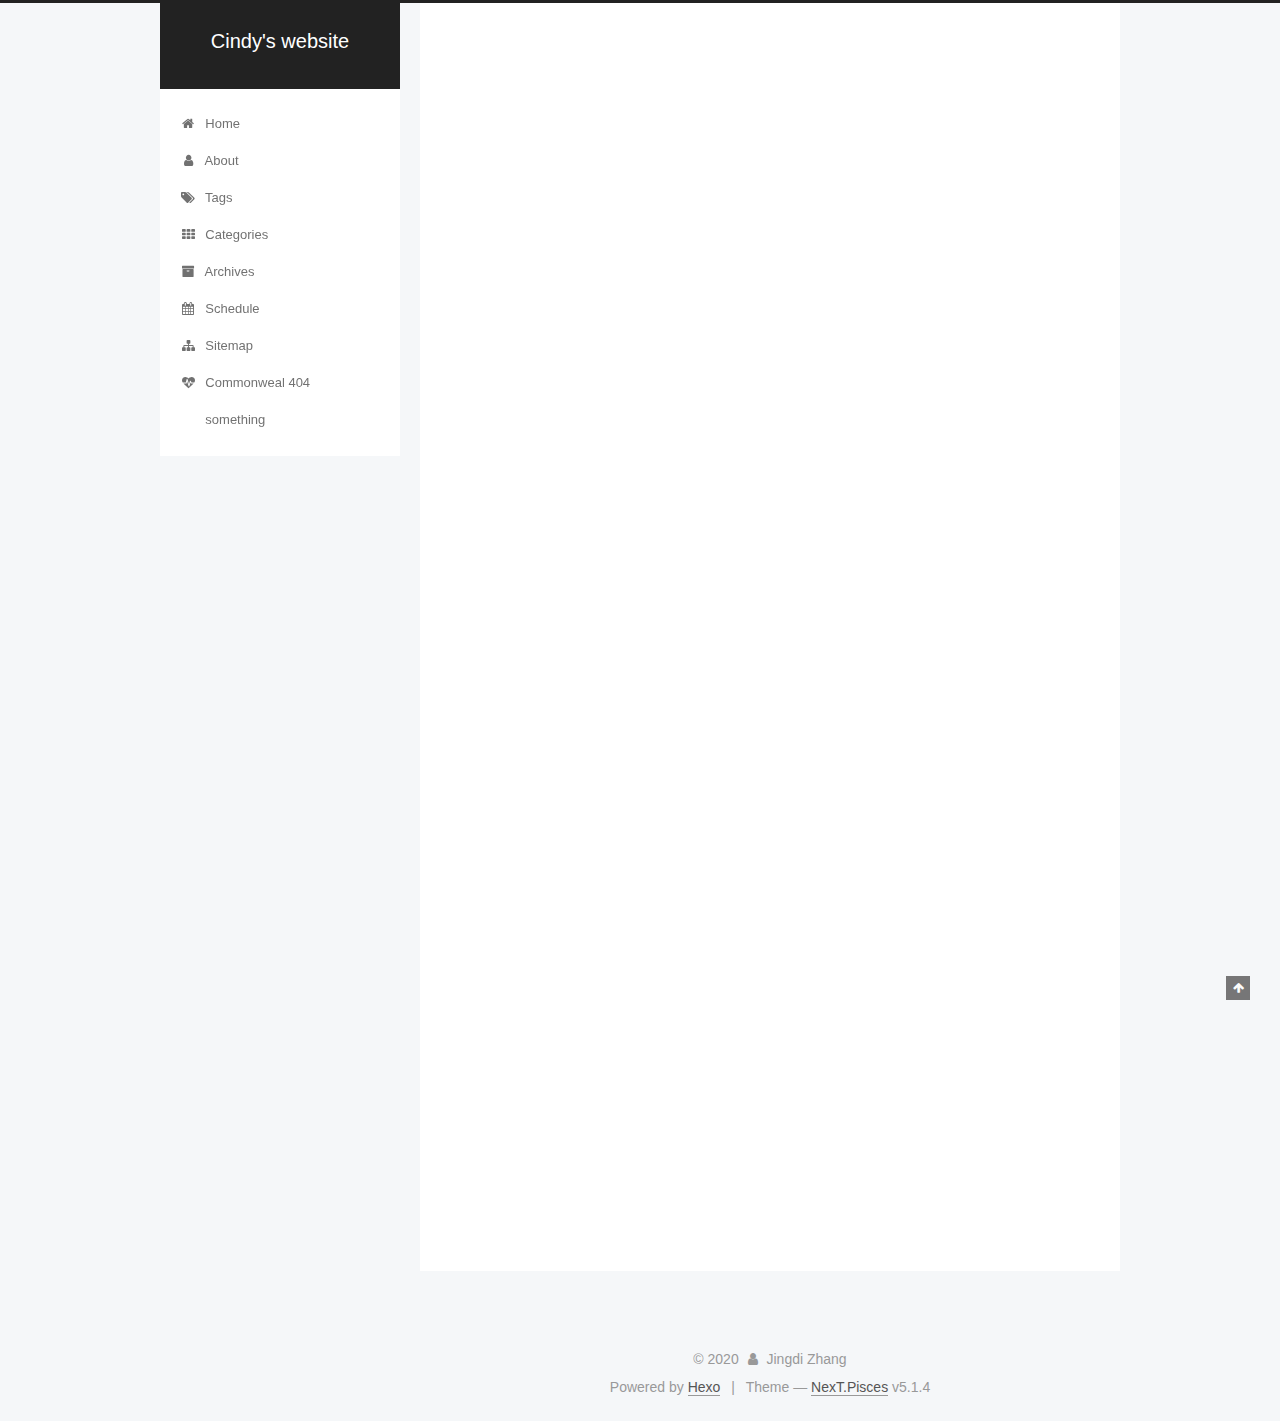
==== commit a31e0cfa: "Site updated: 2020-11-04 18:35:10" ====
--- a/index.html
+++ b/index.html
@@ -79,13 +79,17 @@
 
 
 
+<meta name="description" content="This is a website">
+<meta name="keywords" content="Ruby on rails">
 <meta property="og:type" content="website">
-<meta property="og:title" content="Hexo">
+<meta property="og:title" content="Cindy&#39;s website">
 <meta property="og:url" content="http://yoursite.com/index.html">
-<meta property="og:site_name" content="Hexo">
+<meta property="og:site_name" content="Cindy&#39;s website">
+<meta property="og:description" content="This is a website">
 <meta property="og:locale" content="default">
 <meta name="twitter:card" content="summary">
-<meta name="twitter:title" content="Hexo">
+<meta name="twitter:title" content="Cindy&#39;s website">
+<meta name="twitter:description" content="This is a website">
 
 
 
@@ -121,7 +125,7 @@
 
 
 
-  <title>Hexo</title>
+  <title>Cindy's website</title>
   
 
 
@@ -152,7 +156,7 @@
     <div class="custom-logo-site-title">
       <a href="/" class="brand" rel="start">
         <span class="logo-line-before"><i></i></span>
-        <span class="site-title">Hexo</span>
+        <span class="site-title">Cindy's website</span>
         <span class="logo-line-after"><i></i></span>
       </a>
     </div>
@@ -302,13 +306,13 @@
     <link itemprop="mainEntityOfPage" href="http://yoursite.com/2019/06/15/hello-Hexo/">
 
     <span hidden itemprop="author" itemscope itemtype="http://schema.org/Person">
-      <meta itemprop="name" content="John Doe">
+      <meta itemprop="name" content="Jingdi Zhang">
       <meta itemprop="description" content>
       <meta itemprop="image" content="/images/avatar.gif">
     </span>
 
     <span hidden itemprop="publisher" itemscope itemtype="http://schema.org/Organization">
-      <meta itemprop="name" content="Hexo">
+      <meta itemprop="name" content="Cindy's website">
     </span>
 
     
@@ -330,7 +334,7 @@
               
                 <span class="post-meta-item-text">Posted on</span>
               
-              <time title="Post created" itemprop="dateCreated datePublished" datetime="2019-06-15T16:39:56+08:00">
+              <time title="Post created" itemprop="dateCreated datePublished" datetime="2019-06-15T03:39:56-05:00">
                 2019-06-15
               </time>
             
@@ -421,13 +425,13 @@
     <link itemprop="mainEntityOfPage" href="http://yoursite.com/2019/06/15/hello-world/">
 
     <span hidden itemprop="author" itemscope itemtype="http://schema.org/Person">
-      <meta itemprop="name" content="John Doe">
+      <meta itemprop="name" content="Jingdi Zhang">
       <meta itemprop="description" content>
       <meta itemprop="image" content="/images/avatar.gif">
     </span>
 
     <span hidden itemprop="publisher" itemscope itemtype="http://schema.org/Organization">
-      <meta itemprop="name" content="Hexo">
+      <meta itemprop="name" content="Cindy's website">
     </span>
 
     
@@ -449,7 +453,7 @@
               
                 <span class="post-meta-item-text">Posted on</span>
               
-              <time title="Post created" itemprop="dateCreated datePublished" datetime="2019-06-15T15:12:24+08:00">
+              <time title="Post created" itemprop="dateCreated datePublished" datetime="2019-06-15T02:12:24-05:00">
                 2019-06-15
               </time>
             
@@ -572,8 +576,8 @@
         <div class="site-overview">
           <div class="site-author motion-element" itemprop="author" itemscope itemtype="http://schema.org/Person">
             
-              <p class="site-author-name" itemprop="name">John Doe</p>
-              <p class="site-description motion-element" itemprop="description"></p>
+              <p class="site-author-name" itemprop="name">Jingdi Zhang</p>
+              <p class="site-description motion-element" itemprop="description">This is a website</p>
           </div>
 
           <nav class="site-state motion-element">
@@ -633,11 +637,11 @@
 
     <footer id="footer" class="footer">
       <div class="footer-inner">
-        <div class="copyright">&copy; <span itemprop="copyrightYear">2019</span>
+        <div class="copyright">&copy; <span itemprop="copyrightYear">2020</span>
   <span class="with-love">
     <i class="fa fa-user"></i>
   </span>
-  <span class="author" itemprop="copyrightHolder">John Doe</span>
+  <span class="author" itemprop="copyrightHolder">Jingdi Zhang</span>
 
   
 </div>
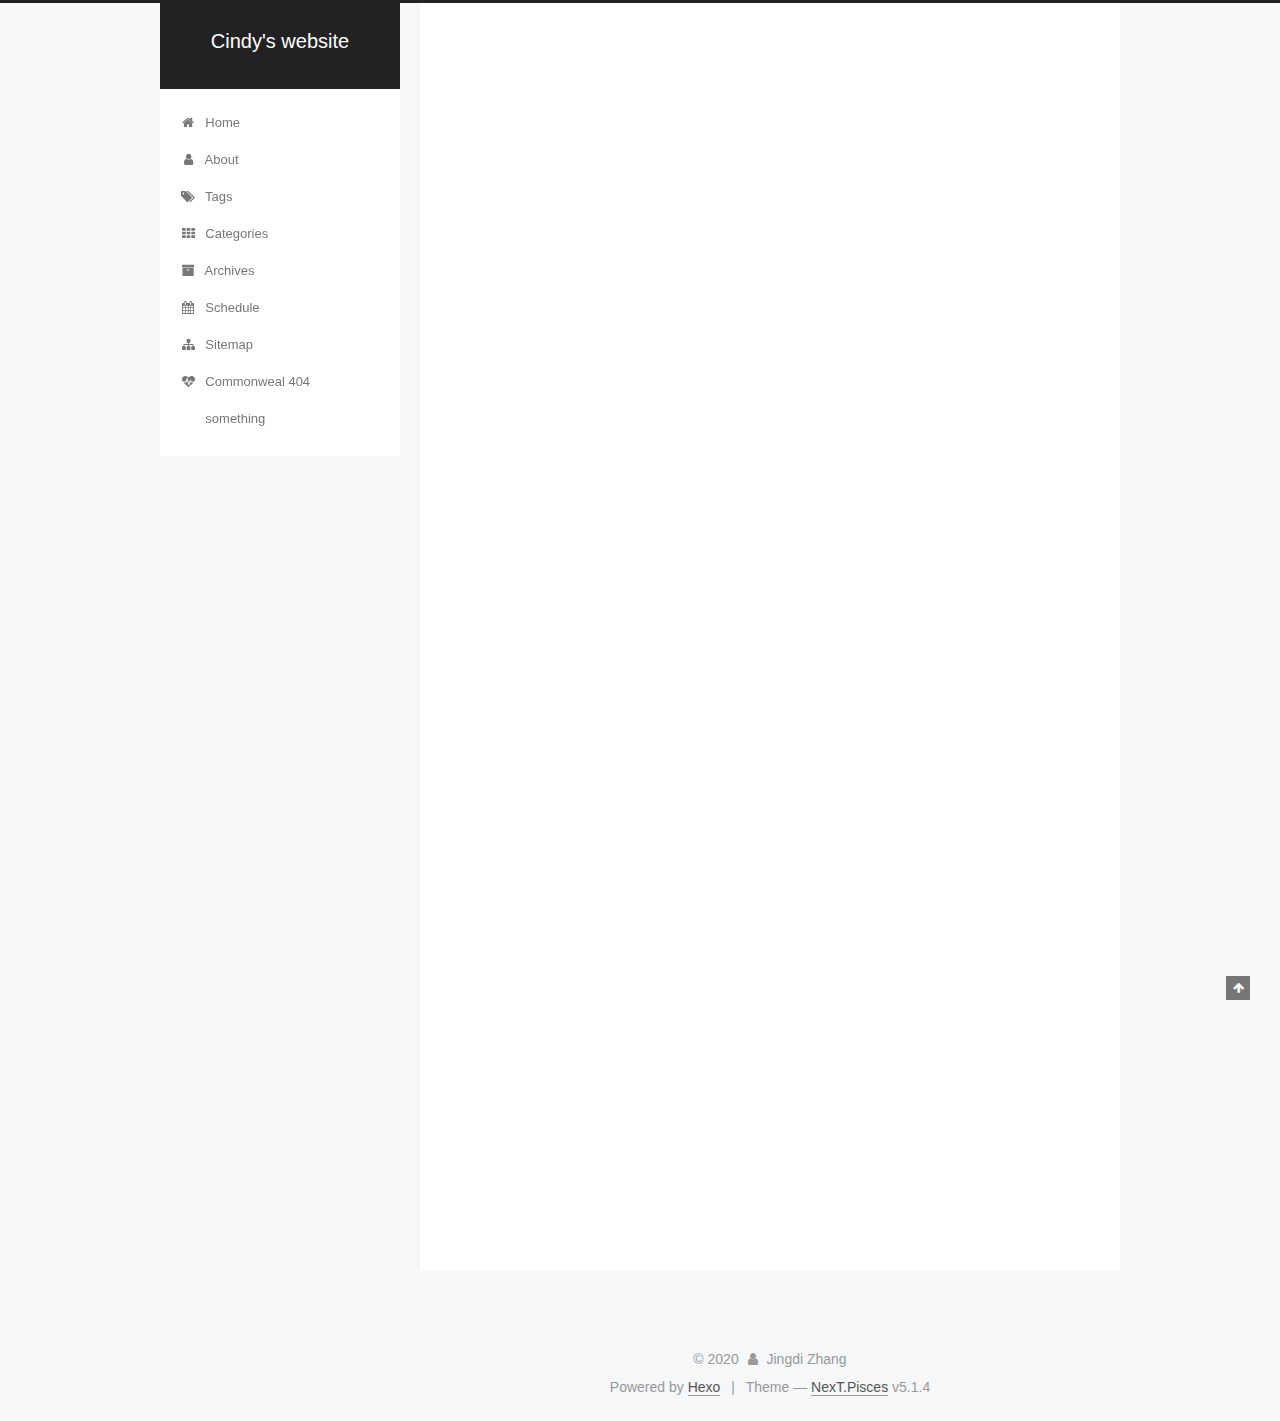
==== commit 82e1db66: "Site updated: 2020-11-04 18:44:27" ====
--- a/index.html
+++ b/index.html
@@ -334,7 +334,7 @@
               
                 <span class="post-meta-item-text">Posted on</span>
               
-              <time title="Post created" itemprop="dateCreated datePublished" datetime="2019-06-15T03:39:56-05:00">
+              <time title="Post created" itemprop="dateCreated datePublished" datetime="2019-06-15T16:39:56-05:00">
                 2019-06-15
               </time>
             
--- a/css/main.css
+++ b/css/main.css
@@ -1823,7 +1823,7 @@
   width: 4px;
   height: 4px;
   border-radius: 50%;
-  background: #b3d20a;
+  background: #4e7aff;
 }
 .links-of-blogroll {
   font-size: 13px;
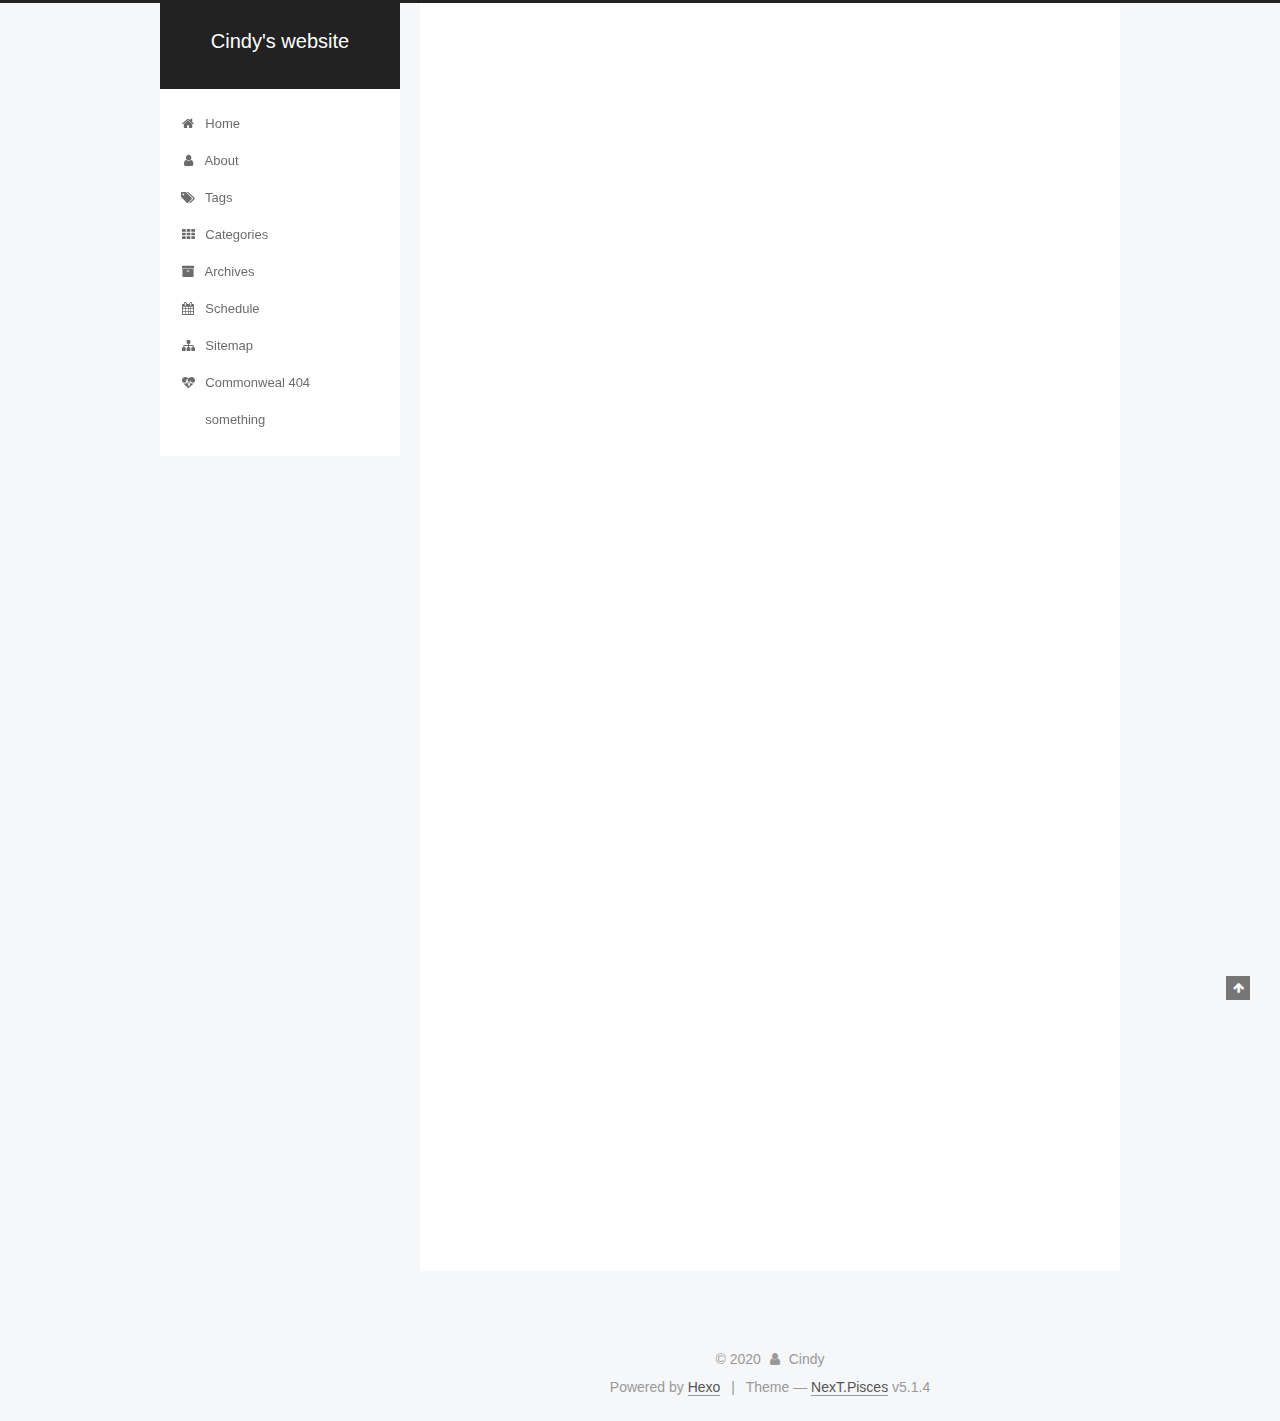
==== commit 0f9ba6a9: "Site updated: 2020-11-04 18:45:30" ====
--- a/index.html
+++ b/index.html
@@ -306,7 +306,7 @@
     <link itemprop="mainEntityOfPage" href="http://yoursite.com/2019/06/15/hello-Hexo/">
 
     <span hidden itemprop="author" itemscope itemtype="http://schema.org/Person">
-      <meta itemprop="name" content="Jingdi Zhang">
+      <meta itemprop="name" content="Cindy">
       <meta itemprop="description" content>
       <meta itemprop="image" content="/images/avatar.gif">
     </span>
@@ -425,7 +425,7 @@
     <link itemprop="mainEntityOfPage" href="http://yoursite.com/2019/06/15/hello-world/">
 
     <span hidden itemprop="author" itemscope itemtype="http://schema.org/Person">
-      <meta itemprop="name" content="Jingdi Zhang">
+      <meta itemprop="name" content="Cindy">
       <meta itemprop="description" content>
       <meta itemprop="image" content="/images/avatar.gif">
     </span>
@@ -576,7 +576,7 @@
         <div class="site-overview">
           <div class="site-author motion-element" itemprop="author" itemscope itemtype="http://schema.org/Person">
             
-              <p class="site-author-name" itemprop="name">Jingdi Zhang</p>
+              <p class="site-author-name" itemprop="name">Cindy</p>
               <p class="site-description motion-element" itemprop="description">This is a website</p>
           </div>
 
@@ -641,7 +641,7 @@
   <span class="with-love">
     <i class="fa fa-user"></i>
   </span>
-  <span class="author" itemprop="copyrightHolder">Jingdi Zhang</span>
+  <span class="author" itemprop="copyrightHolder">Cindy</span>
 
   
 </div>
--- a/css/main.css
+++ b/css/main.css
@@ -1823,7 +1823,7 @@
   width: 4px;
   height: 4px;
   border-radius: 50%;
-  background: #4e7aff;
+  background: #cfa25e;
 }
 .links-of-blogroll {
   font-size: 13px;
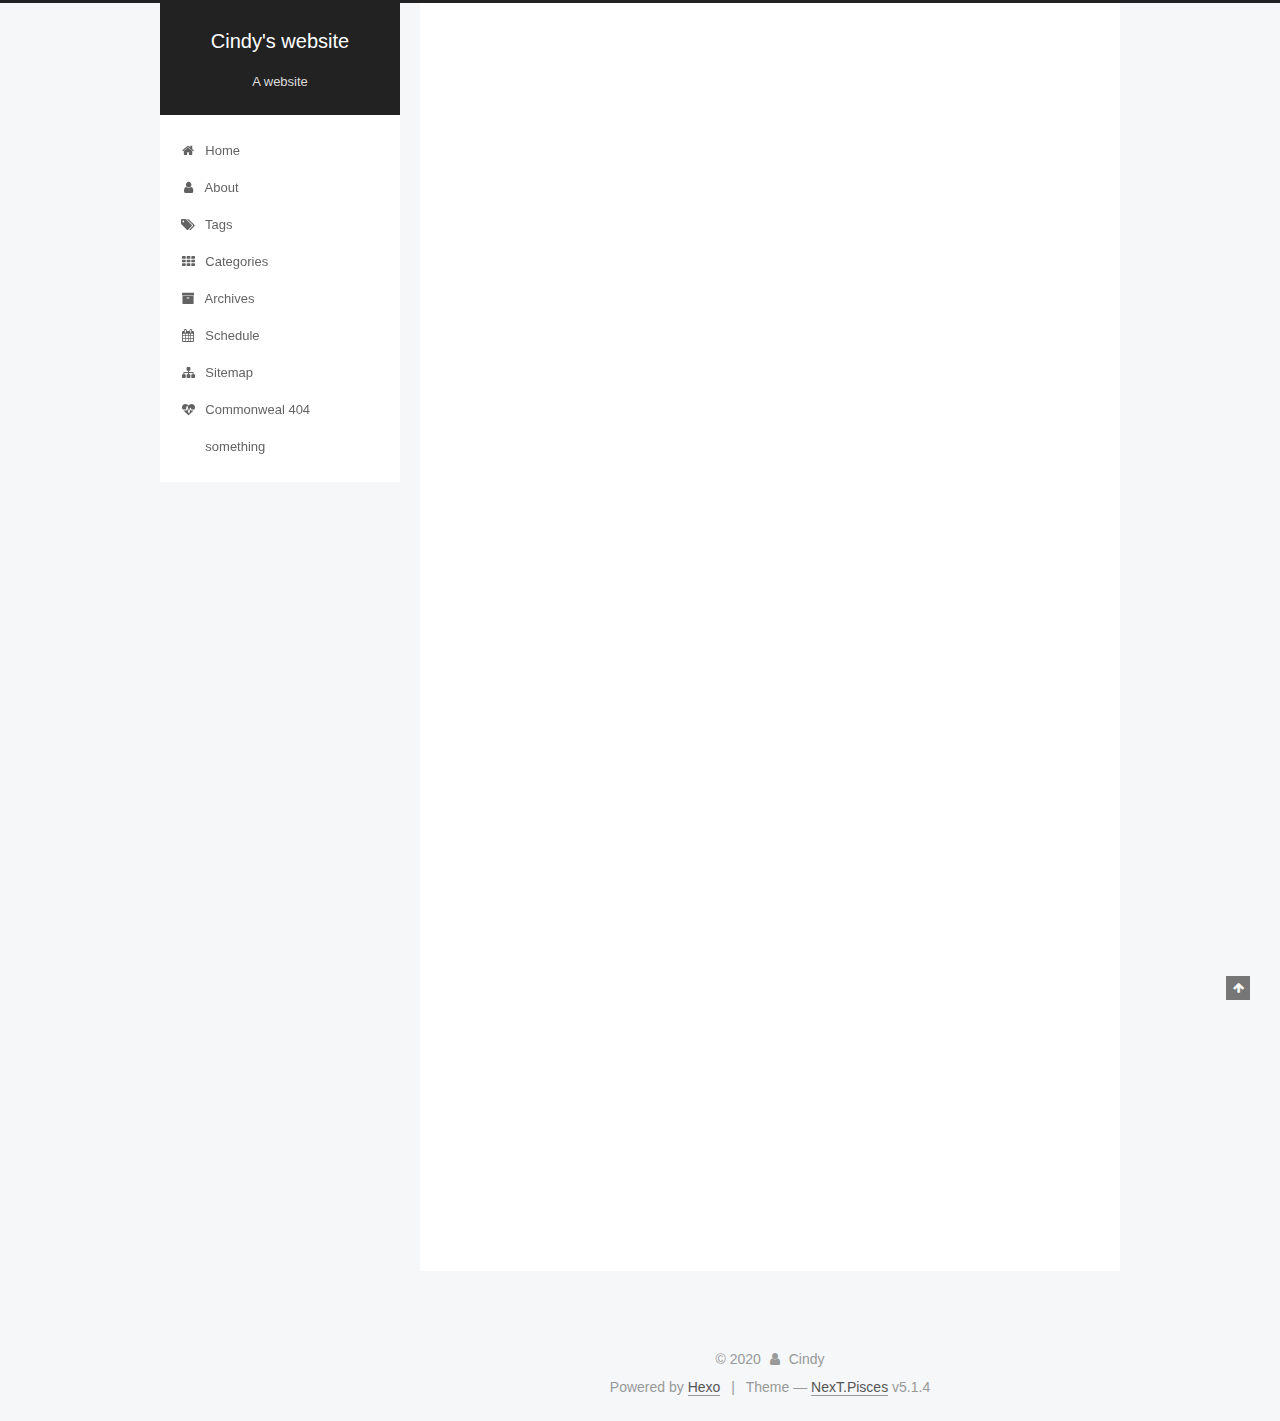
==== commit 9a12ec78: "Site updated: 2020-11-04 18:47:43" ====
--- a/index.html
+++ b/index.html
@@ -161,7 +161,7 @@
       </a>
     </div>
       
-        <p class="site-subtitle"></p>
+        <p class="site-subtitle">A website</p>
       
   </div>
 
--- a/css/main.css
+++ b/css/main.css
@@ -1823,7 +1823,7 @@
   width: 4px;
   height: 4px;
   border-radius: 50%;
-  background: #cfa25e;
+  background: #fa12e4;
 }
 .links-of-blogroll {
   font-size: 13px;
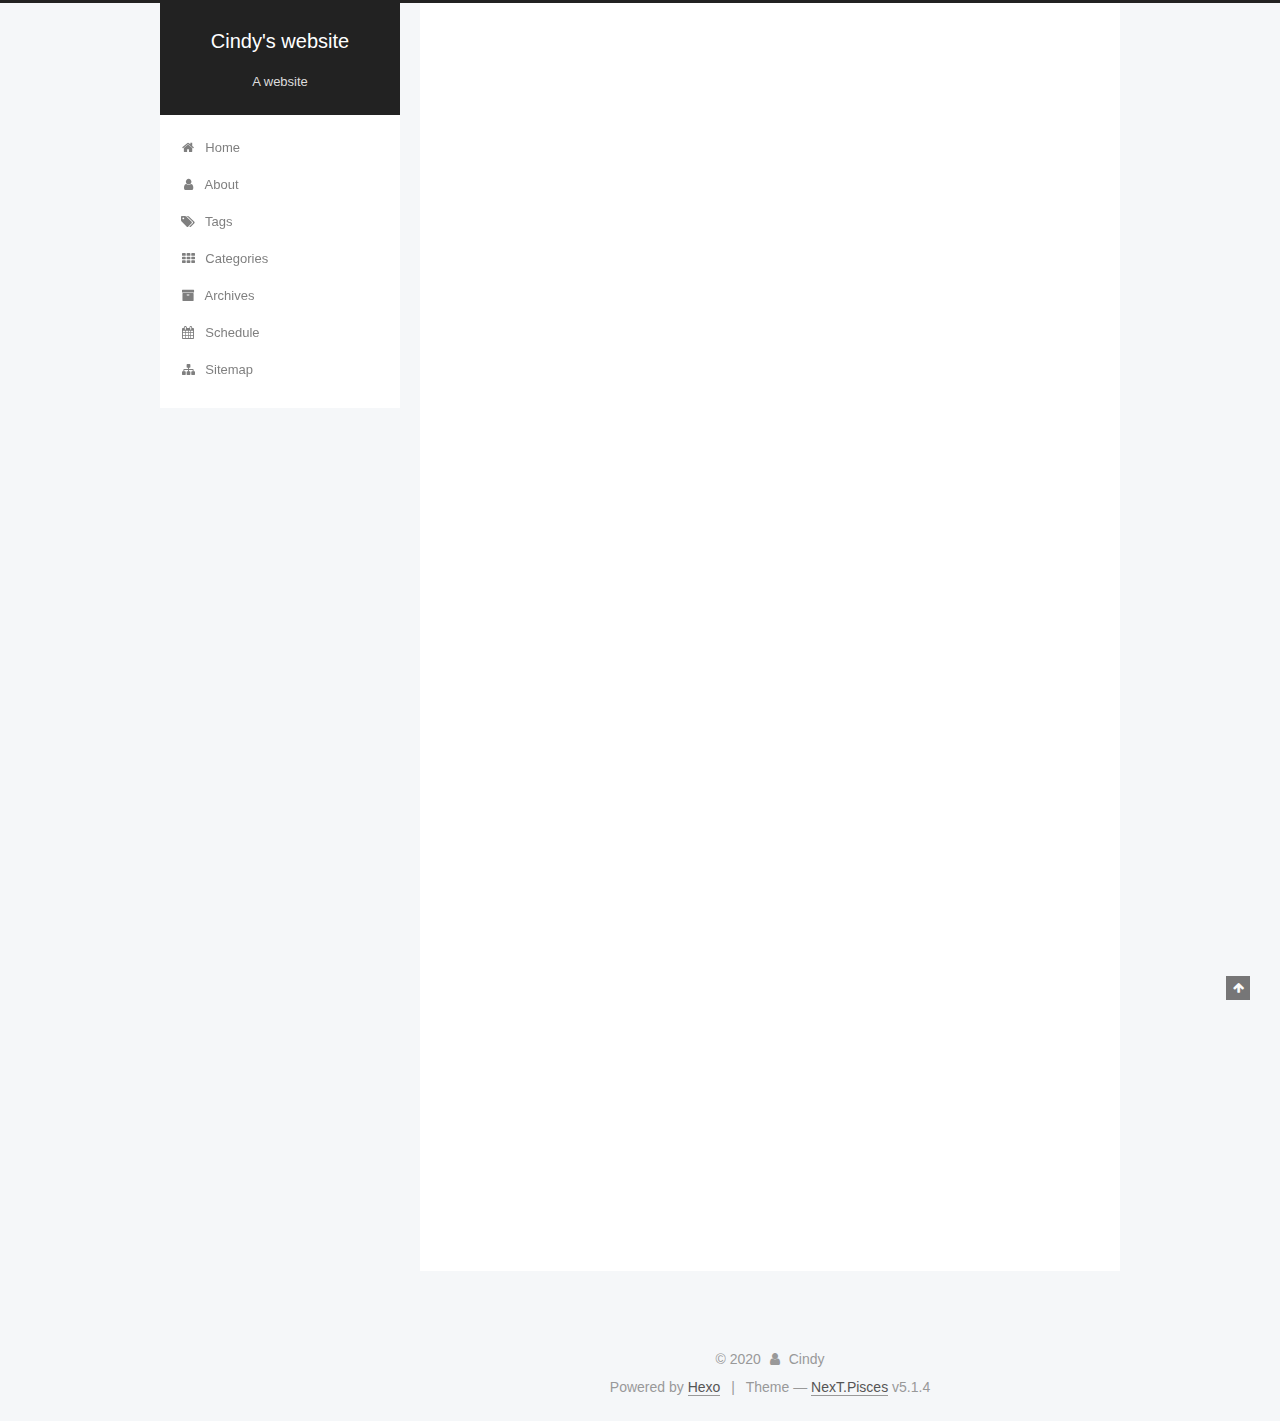
==== commit 2a5b2aef: "Site updated: 2020-11-04 19:38:05" ====
--- a/index.html
+++ b/index.html
@@ -250,26 +250,6 @@
           </a>
         </li>
       
-        
-        <li class="menu-item menu-item-commonweal">
-          <a href="/404/" rel="section">
-            
-              <i class="menu-item-icon fa fa-fw fa-heartbeat"></i> <br>
-            
-            Commonweal 404
-          </a>
-        </li>
-      
-        
-        <li class="menu-item menu-item-something">
-          <a href="/something" rel="section">
-            
-              <i class="menu-item-icon fa fa-fw fa-something"></i> <br>
-            
-            something
-          </a>
-        </li>
-      
 
       
     </ul>
--- a/css/main.css
+++ b/css/main.css
@@ -1823,7 +1823,7 @@
   width: 4px;
   height: 4px;
   border-radius: 50%;
-  background: #fa12e4;
+  background: #88e914;
 }
 .links-of-blogroll {
   font-size: 13px;
